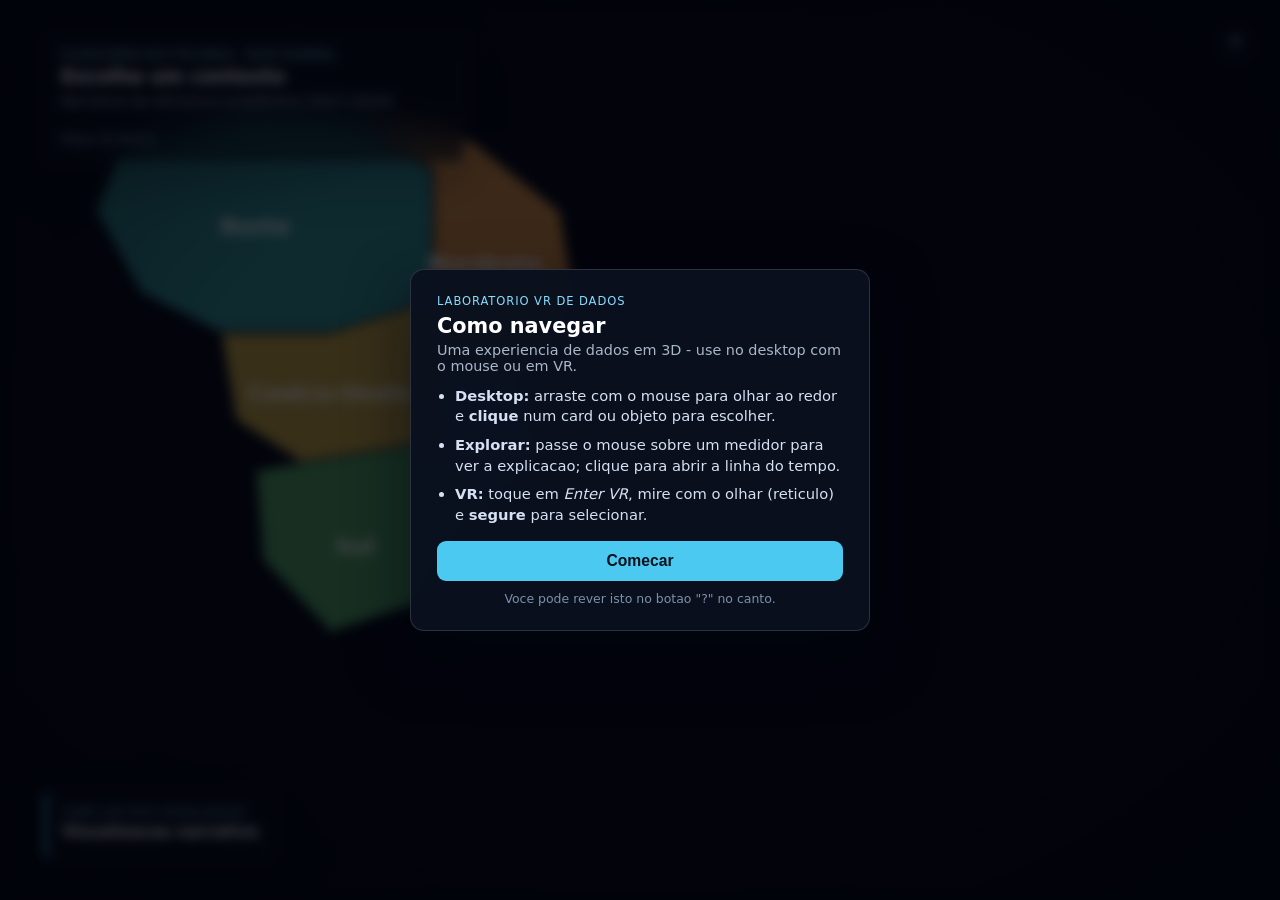
==== index.html @ 43e75777 "Initial commit" ====
<!DOCTYPE html>
<html lang="pt-BR">
  <head>
    <meta charset="UTF-8" />
    <meta name="viewport" content="width=device-width, initial-scale=1.0" />
    <title>Laboratorio VR de Dados - Eficiencia Academica</title>
    <link
      rel="icon"
      href="data:image/svg+xml,%3Csvg xmlns='http://www.w3.org/2000/svg' viewBox='0 0 64 64'%3E%3Crect width='64' height='64' rx='10' fill='%23050711'/%3E%3Ccircle cx='32' cy='32' r='18' fill='%2355d6ff'/%3E%3C/svg%3E"
    />
    <link rel="stylesheet" href="styles.css" />
    <!-- A-Frame fornece a cena 3D, WebXR, camera, cursor e raycaster. -->
    <script src="https://aframe.io/releases/1.5.0/aframe.min.js"></script>
  </head>
  <body>
    <div id="transitionOverlay" aria-hidden="true"></div>
    <div class="vignette" aria-hidden="true"></div>

    <main class="screen-frame" aria-label="Laboratorio VR de Dados">
      <div class="brand-panel">
        <span class="brand-kicker">Plataforma Nilo Pecanha &middot; Rede Federal</span>
        <strong id="hudTitle">Escolha um contexto</strong>
        <span id="hudSubtitle">Narrativa de eficiencia academica (2017-2024)</span>
        <nav class="breadcrumb" id="breadcrumb" aria-label="Trilha de navegacao">Mapa do Brasil</nav>
      </div>
      <div class="hud-legend" id="hudLegend" hidden>
        <span class="legend-dot legend-primary"></span><span id="legendPrimary">Contexto</span>
        <span class="legend-dot legend-compare"></span><span id="legendCompare">Comparacao</span>
      </div>
      <div class="hud-legend" id="compLegend" hidden>
        <span class="legend-dot legend-conc"></span><span>Concluidos</span>
        <span class="legend-dot legend-ret"></span><span>Retidos</span>
        <span class="legend-dot legend-evad"></span><span>Evadidos</span>
      </div>
      <aside class="nota-panel" id="notaPanel" aria-label="Nota sobre a visualizacao">
        <span class="nota-kicker">Como ler esta visualizacao</span>
        <strong id="notaTitle">Visualizacao narrativa</strong>
        <p id="notaBody"></p>
      </aside>
      <div class="tour-bar" id="tourBar" hidden>
        <span class="tour-bar__label" id="tourBarLabel">Tour guiado</span>
        <div class="tour-bar__track">
          <div class="tour-bar__fill" id="tourBarFill" style="width: 14.3%"></div>
        </div>
        <span class="tour-bar__step" id="tourBarStep">1 / 7</span>
      </div>
    </main>

    <!-- Onboarding de 1a visita (overlay 2D). Mostrado por app.js se ainda nao visto. -->
    <div class="onboard-overlay" id="onboardOverlay" hidden>
      <div class="onboard-card" role="dialog" aria-label="Como usar">
        <span class="onboard-kicker">Laboratorio VR de Dados</span>
        <h2>Como navegar</h2>
        <p class="onboard-sub">Uma experiencia de dados em 3D - use no desktop com o mouse ou em VR.</p>
        <ul>
          <li><strong>Desktop:</strong> arraste com o mouse para olhar ao redor e <strong>clique</strong> num card ou objeto para escolher.</li>
          <li><strong>Explorar:</strong> passe o mouse sobre um medidor para ver a explicacao; clique para abrir a linha do tempo.</li>
          <li><strong>VR:</strong> toque em <em>Enter VR</em>, mire com o olhar (reticulo) e <strong>segure</strong> para selecionar.</li>
        </ul>
        <button id="onboardStart" type="button">Comecar</button>
        <p class="onboard-foot">Voce pode rever isto no botao "?" no canto.</p>
      </div>
    </div>
    <button class="help-btn" id="helpBtn" type="button" aria-label="Rever ajuda">?</button>

    <a-scene
      id="scene"
      renderer="antialias: true; colorManagement: true; physicallyCorrectLights: true; exposure: 1.1"
      cursor="rayOrigin: mouse; fuse: false"
      raycaster="objects: .clickable; far: 40; interval: 16"
      fog="type: linear; color: #070b16; near: 11; far: 34"
      background="color: #05070f"
      vr-mode-ui="enabled: true"
    >
      <a-assets>
        <a-mixin
          id="softText"
          text="font: kelsonsans; align: center; anchor: center; baseline: center"
        ></a-mixin>
        <img id="mapImgAsset" src="assets/mapa-brasil.png" crossorigin="anonymous" />
      </a-assets>

      <!-- Camera compartilhada: mouse no desktop e cursor gaze em VR. -->
      <a-entity id="cameraRig" position="0 1.6 0">
        <a-entity
          id="camera"
          camera
          look-controls="pointerLockEnabled: false; mouseEnabled: false"
          wasd-controls="acceleration: 16"
        >
          <a-cursor
            id="gazeCursor"
            visible="false"
            position="0 0 -1"
            geometry="primitive: ring; radiusInner: 0.012; radiusOuter: 0.02"
            material="color: #ffffff; shader: flat; opacity: 0.88"
            raycaster="enabled: false; objects: .clickable; far: 40; interval: 16"
            cursor="fuse: false; fuseTimeout: 850"
            animation__fusing="property: scale; startEvents: fusing; easing: easeInCubic; dur: 850; from: 1 1 1; to: 1.75 1.75 1.75"
            animation__reset="property: scale; startEvents: mouseleave; dur: 140; to: 1 1 1"
          ></a-cursor>

          <!-- Plano escuro acoplado a camera para fade tambem aparecer em headset VR. -->
          <a-plane
            id="vrFade"
            position="0 0 -0.55"
            width="2.1"
            height="1.4"
            visible="false"
            material="shader: flat; color: #02040a; opacity: 0; transparent: true; depthTest: false"
          ></a-plane>

          <!-- Painel de Legenda (HUD) -->
          <a-entity id="captionPanel" position="0 -0.4 -1" visible="false">
            <a-plane width="1.4" height="0.16" material="color: #000000; opacity: 0.65; transparent: true; shader: flat"></a-plane>
            <a-text id="captionText" value="" position="0 0 0.01" width="1.3" align="center" color="#ffffff" font="kelsonsans" wrap-count="60"></a-text>
          </a-entity>
        </a-entity>
      </a-entity>

      <!-- ============================================================= -->
      <!-- Sala compartilhada: referencia espacial (evita sensacao de    -->
      <!-- flutuar) e enquadra os menus. Visivel em todas as etapas.      -->
      <!-- ============================================================= -->
      <a-entity id="room">
        <!-- piso -->
        <a-plane rotation="-90 0 0" width="17" height="16" position="0 0 -1.5" material="color: #0b1122; roughness: 0.92; metalness: 0.05"></a-plane>
        <!-- teto -->
        <a-plane rotation="90 0 0" width="17" height="16" position="0 4.3 -1.5" material="color: #070b16; roughness: 1; metalness: 0"></a-plane>
        <!-- parede do fundo -->
        <a-plane width="17" height="4.3" position="0 2.15 -9" material="color: #0c1428; roughness: 0.95; side: double"></a-plane>
        <!-- parede atras do usuario -->
        <a-plane width="17" height="4.3" rotation="0 180 0" position="0 2.15 6" material="color: #0a1020; roughness: 0.95; side: double"></a-plane>
        <!-- parede esquerda -->
        <a-plane width="16" height="4.3" rotation="0 90 0" position="-8.5 2.15 -1.5" material="color: #0a1122; roughness: 0.95; side: double"></a-plane>
        <!-- parede direita -->
        <a-plane width="16" height="4.3" rotation="0 -90 0" position="8.5 2.15 -1.5" material="color: #0a1122; roughness: 0.95; side: double"></a-plane>

        <!-- rodapes luminosos (linha onde parede encontra o piso) -->
        <a-box width="17" height="0.045" depth="0.03" position="0 0.05 -8.97" material="color: #2f5d8a; emissive: #2f5d8a; emissiveIntensity: 0.55; shader: flat"></a-box>
        <a-box width="16" height="0.045" depth="0.03" rotation="0 90 0" position="-8.47 0.05 -1.5" material="color: #2a5380; emissive: #2a5380; emissiveIntensity: 0.4; shader: flat"></a-box>
        <a-box width="16" height="0.045" depth="0.03" rotation="0 90 0" position="8.47 0.05 -1.5" material="color: #2a5380; emissive: #2a5380; emissiveIntensity: 0.4; shader: flat"></a-box>

        <!-- iluminacao geral da sala -->
        <a-entity light="type: ambient; color: #9fb0d0; intensity: 0.4"></a-entity>
        <a-entity light="type: point; color: #cfe0ff; intensity: 0.65; distance: 18" position="0 4 0"></a-entity>
        <!-- painel de luz no teto -->
        <a-plane rotation="90 0 0" width="6" height="6" position="0 4.27 -1.5" material="color: #bcd0f0; emissive: #bcd0f0; emissiveIntensity: 0.22; opacity: 0.5; transparent: true; shader: flat"></a-plane>
      </a-entity>

      <!-- ============================================================= -->
      <!-- Ambiente 1: selecao de contexto (Brasil + regioes + drill).   -->
      <!-- Observatorio escuro - tom navy profundo.                       -->
      <!-- ============================================================= -->
      <a-entity id="selectionWorld" visible="true">
        <a-sky id="selectionSky" color="#0a1124"></a-sky>
        <a-entity light="type: ambient; color: #aebfe0; intensity: 0.55"></a-entity>
        <a-entity
          light="type: directional; color: #dfe9ff; intensity: 0.9"
          position="-3 6 4"
        ></a-entity>
        <a-entity
          light="type: point; color: #5aa0ff; intensity: 0.9; distance: 14"
          position="0 4 -2"
        ></a-entity>

        <!-- aneis concentricos no piso (tapete de palco) para profundidade -->
        <a-ring position="0 0.02 -2.2" rotation="-90 0 0" radius-inner="3.4" radius-outer="3.46" material="color: #2b4d86; opacity: 0.5; transparent: true; shader: flat"></a-ring>
        <a-ring position="0 0.02 -2.2" rotation="-90 0 0" radius-inner="5.2" radius-outer="5.25" material="color: #1d3a63; opacity: 0.32; transparent: true; shader: flat"></a-ring>
        <a-circle position="0 0.015 -2.2" rotation="-90 0 0" radius="2.9" material="color: #1b3a6b; opacity: 0.22; transparent: true; shader: flat"></a-circle>

        <a-text
          id="selectionKicker"
          value="EXPERIENCIA DE DADOS EM REALIDADE VIRTUAL"
          position="0 3.75 -3.6"
          color="#6fa8e6"
          width="5.2"
          align="center"
          font="kelsonsans"
        ></a-text>
        <a-text
          id="selectionTitle"
          value="Eficiencia Academica da Rede Federal"
          position="0 3.36 -3.6"
          color="#f4f8ff"
          width="6.2"
          align="center"
          font="kelsonsans"
        ></a-text>
        <a-text
          id="selectionLead"
          value="Escolha um contexto e percorra a evasao, a conclusao e a eficiencia ao longo de 2017-2024."
          position="0 2.92 -3.6"
          color="#9fb2d6"
          width="5.6"
          align="center"
          font="kelsonsans"
        ></a-text>

        <!-- Placa de controles na sala (referencia tambem em VR). -->
        <a-entity id="roomSign" position="-1.6 0.42 -2.5" rotation="0 8 0">
          <a-plane width="3.0" height="0.62" material="color: #0b1322; opacity: 0.85; transparent: true; shader: flat"></a-plane>
          <a-plane width="3.0" height="0.04" position="0 0.31 0.01" material="color: #4cc9f0; shader: flat"></a-plane>
          <a-text value="Controles" position="-1.35 0.18 0.02" width="2.6" align="left" anchor="left" color="#9be7ff" font="kelsonsans"></a-text>
          <a-text value="Arraste para olhar, clique para escolher. VR: mire e segure." position="0 -0.06 0.02" width="2.8" align="center" color="#cdd9ec" wrap-count="42" font="kelsonsans"></a-text>
        </a-entity>

        <!-- A2: Galeria de historias curadas (cards criados por buildTourGallery). -->
        <a-entity id="tourGallery" position="0 0.42 -2.5">
        </a-entity>

        <!-- Visao principal por regiao: mapa do Brasil com hotspots. -->
        <a-text id="mapKicker" value="VISAO NACIONAL POR REGIAO" position="0 3.95 -4.0" color="#6fa8e6" width="5.0" align="center" font="kelsonsans"></a-text>
        <a-text id="mapTitle" value="Olhe para uma regiao; clique para explorar" position="0 3.6 -4.0" color="#f4f8ff" width="5.6" align="center" font="kelsonsans"></a-text>
        <a-entity id="mapView" visible="true">
          <a-entity id="mapPanel" position="0 2.0 -3.8">
            <a-plane id="mapImg" width="2.9" height="2.7" material="src: #mapImgAsset; shader: flat; transparent: true"></a-plane>
            <a-entity id="mapHotspots"></a-entity>
          </a-entity>

          <!-- Botao Brasil (visao nacional), a esquerda do mapa. -->
          <a-entity id="brasilBtn" position="-2.75 2.0 -3.0" rotation="0 20 0">
            <a-box class="selection-clickable" width="1.55" height="1.05" depth="0.07" material="color: #1d4ed8; roughness: 0.4; metalness: 0.14; emissive: #7bdcff; emissiveIntensity: 0.1"></a-box>
            <a-plane width="1.34" height="0.03" position="0 0.42 0.05" material="color: #7bdcff; shader: flat"></a-plane>
            <a-text value="Brasil" position="0 0.17 0.07" width="1.7" align="center" color="#ffffff" font="kelsonsans"></a-text>
            <a-text value="Visao nacional" position="0 -0.04 0.07" width="1.4" align="center" color="#cfe0f4" font="kelsonsans"></a-text>
            <a-text id="brasilEfic" value="" position="0 -0.3 0.07" width="1.5" align="center" color="#9be7ff" font="kelsonsans"></a-text>
          </a-entity>

          <!-- Botao Comparar Regioes (Small Multiples), abaixo do Brasil. -->
          <a-entity id="multiplosBtn" position="-2.75 0.7 -3.0" rotation="0 20 0">
            <a-box class="selection-clickable" width="1.55" height="0.8" depth="0.07" material="color: #1a2f4c; roughness: 0.4; metalness: 0.14; emissive: #4cc9f0; emissiveIntensity: 0.1"></a-box>
            <a-plane width="1.34" height="0.02" position="0 0.3 0.05" material="color: #4cc9f0; shader: flat"></a-plane>
            <a-text value="Comparar" position="0 0.08 0.07" width="1.7" align="center" color="#ffffff" font="kelsonsans"></a-text>
            <a-text value="Regioes" position="0 -0.12 0.07" width="1.7" align="center" color="#ffffff" font="kelsonsans"></a-text>
          </a-entity>

          <!-- Cartao de preview da regiao (aparece ao olhar/passar o mouse). -->
          <a-entity id="mapPreview" visible="false" position="2.75 2.0 -3.0" rotation="0 -20 0">
            <a-plane width="2.5" height="1.5" material="color: #0b1322; opacity: 0.95; transparent: true; shader: flat"></a-plane>
            <a-plane id="mapPrevAccent" width="2.5" height="0.05" position="0 0.72 0.01" material="color: #4cc9f0; shader: flat"></a-plane>
            <a-text id="mapPrevTitle" value="" position="-1.12 0.5 0.02" width="2.4" align="left" anchor="left" color="#ffffff" font="kelsonsans"></a-text>
            <a-text id="mapPrevVals" value="" position="-1.12 0.18 0.02" width="2.7" align="left" anchor="left" color="#9be7ff" font="kelsonsans"></a-text>
            <a-text id="mapPrevComment" value="" position="-1.12 -0.2 0.02" width="2.3" align="left" anchor="left" color="#cfe0f4" wrap-count="34" font="kelsonsans"></a-text>
          </a-entity>
        </a-entity>

        <!-- (legado) cards em arco - nao usados na visao de mapa. -->
        <a-entity id="contextCards" visible="false"></a-entity>
        <!-- Cards de instituicoes (drill-down), preenchidos ao escolher uma regiao. -->
        <a-entity id="drillCards" visible="false"></a-entity>

        <!-- Botao Voltar do drill-down (volta para os cards principais). -->
        <a-entity id="drillBack" position="-4.1 2.95 -2.8" rotation="0 24 0" visible="false">
          <a-box
            class="drill-clickable"
            width="1.4"
            height="0.46"
            depth="0.08"
            material="color: #16243f; roughness: 0.5; metalness: 0.05; emissive: #2f5d96; emissiveIntensity: 0.22"
          ></a-box>
          <a-text
            value="< Regioes"
            position="0 0 0.055"
            width="2.4"
            align="center"
            color="#dcebff"
            font="kelsonsans"
          ></a-text>
        </a-entity>
      </a-entity>

      <!-- ============================================================= -->
      <!-- Ambiente 2: exploracao (indicadores + linha do tempo).        -->
      <!-- ============================================================= -->
      <a-entity id="explorationWorld" visible="false">
        <a-sky id="explorationSky" color="#04060d"></a-sky>
        <a-entity light="type: ambient; color: #7286a8; intensity: 0.32"></a-entity>
        <a-entity
          light="type: directional; color: #dbe7ff; intensity: 0.85"
          position="-2 6 3"
        ></a-entity>
        <a-entity
          id="stageSpot"
          light="type: point; color: #6fd3ff; intensity: 1.4; distance: 12"
          position="0 4.2 -2.8"
        ></a-entity>

        <!-- aneis concentricos no piso (tapete de palco) -->
        <a-ring position="0 0.02 -3.0" rotation="-90 0 0" radius-inner="3.6" radius-outer="3.66" material="color: #1c3a63; opacity: 0.4; transparent: true; shader: flat"></a-ring>
        <a-ring position="0 0.02 -3.0" rotation="-90 0 0" radius-inner="5.6" radius-outer="5.64" material="color: #142845; opacity: 0.26; transparent: true; shader: flat"></a-ring>

        <!-- Titulo/contexto comum aos dois sub-modos. -->
        <a-text
          id="contextKicker"
          value=""
          position="0 3.86 -3.9"
          color="#6fb6e6"
          width="4.6"
          align="center"
          font="kelsonsans"
        ></a-text>
        <a-text
          id="contextTitle"
          value=""
          position="0 3.5 -3.9"
          color="#f7fbff"
          width="5.4"
          align="center"
          font="kelsonsans"
        ></a-text>
        <a-text
          id="contextLead"
          value=""
          position="0 3.08 -3.9"
          color="#9fb2d0"
          width="5.2"
          align="center"
          font="kelsonsans"
        ></a-text>

        <!-- ---- Sub-modo A: indicadores (4 objetos do contexto). ---- -->
        <a-entity id="indicatorView" visible="false">
          <a-circle id="indicatorGlow" position="0 0.04 -2.9" rotation="-90 0 0" radius="3.2" material="color: #4cc9f0; opacity: 0.06; transparent: true; shader: flat"></a-circle>
          <a-ring
            id="focusRing"
            position="0 0.045 -2.9"
            rotation="-90 0 0"
            radius-inner="3.0"
            radius-outer="3.1"
            material="color: #4cc9f0; opacity: 0.3; transparent: true; shader: flat"
            animation__pulse="property: material.opacity; from: 0.16; to: 0.4; dir: alternate; loop: true; dur: 2200; easing: easeInOutSine"
          ></a-ring>
          <a-entity id="indicatorObjects"></a-entity>
          <!-- Conectores que ligam Conclusao/Retencao/Evasao -> Eficiencia (no hover). -->
          <a-entity id="indicatorLinks" visible="false"></a-entity>

          <!-- Botao para a etapa de composicao "Para onde vao os alunos". -->
          <a-entity id="compEnter" position="0 0.42 -2.5">
            <a-box
              class="indicator-clickable"
              width="2.9"
              height="0.46"
              depth="0.08"
              material="color: #14233c; roughness: 0.45; emissive: #2f5d8a; emissiveIntensity: 0.2"
            ></a-box>
            <a-text value="Para onde vao os alunos  >" position="0 0 0.06" width="3.4" align="center" color="#cfe9ff" font="kelsonsans"></a-text>
          </a-entity>

          <!-- Painel interpretativo do indicador (hover/clique). -->
          <a-entity id="infoPanel" visible="false" position="0 2.2 -2.6" scale="0.9 0.9 0.9">
            <a-plane
              width="3.7"
              height="1.2"
              material="color: #0b1322; opacity: 0.94; transparent: true; roughness: 0.5; metalness: 0.08"
            ></a-plane>
            <a-plane
              id="infoAccent"
              width="3.7"
              height="0.05"
              position="0 0.57 0.01"
              material="color: #4cc9f0; shader: flat"
            ></a-plane>
            <a-text
              id="infoTitle"
              value=""
              position="-1.7 0.36 0.025"
              color="#ffffff"
              width="3.4"
              align="left"
              anchor="left"
              font="kelsonsans"
            ></a-text>
            <a-text
              id="infoValue"
              value=""
              position="-1.7 0.11 0.025"
              color="#9be7ff"
              width="4.2"
              align="left"
              anchor="left"
              font="kelsonsans"
            ></a-text>
            <a-text
              id="infoDescription"
              value=""
              position="-1.7 -0.2 0.025"
              color="#cfe0f4"
              width="3.4"
              align="left"
              anchor="left"
              wrap-count="52"
              font="kelsonsans"
            ></a-text>
            <a-text
              id="infoHint"
              value="Clique para ver a linha do tempo"
              position="-1.7 -0.5 0.025"
              color="#7d90ab"
              width="3.2"
              align="left"
              anchor="left"
              font="kelsonsans"
            ></a-text>
          </a-entity>
        </a-entity>

        <!-- ---- Sub-modo B: linha do tempo (grafico anotado). ---- -->
        <a-entity id="timelineView" visible="false">
          <!-- brilho de fundo (spotlight) com a cor do indicador -->
          <a-circle id="chartGlow" position="0 1.85 -3.7" radius="4.0" material="color: #4cc9f0; opacity: 0.05; transparent: true; shader: flat; side: double"></a-circle>
          <!-- painel do grafico -->
          <a-plane id="chartPanel" position="0 1.85 -3.4" width="7.4" height="1.95" material="color: #0a1022; opacity: 0.6; transparent: true; shader: flat"></a-plane>
          <a-plane id="chartPanelEdge" position="0 0.88 -3.39" width="7.4" height="0.018" material="color: #2f5d8a; opacity: 0.7; transparent: true; shader: flat"></a-plane>

          <a-entity id="chartGrid"></a-entity>
          <a-plane id="focusBand" visible="false" material="color: #4cc9f0; opacity: 0.14; transparent: true; shader: flat"></a-plane>
          <a-entity id="timelineBars"></a-entity>
          <a-entity id="compareBars" visible="false"></a-entity>
          <a-entity id="trendLine"></a-entity>
          <a-entity id="markers"></a-entity>
          <a-entity id="yearTicks"></a-entity>
          <a-entity id="annotations"></a-entity>
          <a-text id="valueReadout" value="" position="0 2.6 -3.3" width="3" align="center" color="#ffffff" font="kelsonsans" visible="false"></a-text>

          <!-- Narrativa (manchete + corpo) - cabecalho do modo linha do tempo. -->
          <a-text id="narrativeTitle" value="" position="0 3.34 -3.9" color="#ffffff" width="6" align="center" font="kelsonsans"></a-text>
          <a-text id="narrativeText" value="" position="0 3.0 -3.9" color="#bcd0ec" width="5.6" align="center" wrap-count="64" font="kelsonsans"></a-text>
          <a-text id="narrativeYear" value="" position="0 0.7 -3.0" color="#9be7ff" width="6" align="center" wrap-count="76" font="kelsonsans"></a-text>
          <a-text id="guidedHint" value="" position="0 0.48 -2.45" color="#7d90ab" width="4.2" align="center" font="kelsonsans"></a-text>

          <!-- Faixa unica de controles (navegacao por ano a esquerda, acoes a direita). -->
          <a-entity id="scrubberRow" position="0 0.24 -2.45" visible="false">
            <a-entity id="ctrlPrevYear" position="-3.0 0 0">
              <a-box class="timeline-clickable" width="0.56" height="0.44" depth="0.08" material="color: #15233d; roughness: 0.45; emissive: #2f5d8a; emissiveIntensity: 0.22"></a-box>
              <a-text value="<" position="0 0 0.06" width="2.2" align="center" color="#eaf4ff" font="kelsonsans"></a-text>
            </a-entity>
            <a-text id="ctrlYearLabel" value="2024" position="-2.5 0 0" width="2.3" align="center" color="#ffffff" font="kelsonsans"></a-text>
            <a-entity id="ctrlNextYear" position="-2.0 0 0">
              <a-box class="timeline-clickable" width="0.56" height="0.44" depth="0.08" material="color: #15233d; roughness: 0.45; emissive: #2f5d8a; emissiveIntensity: 0.22"></a-box>
              <a-text value=">" position="0 0 0.06" width="2.2" align="center" color="#eaf4ff" font="kelsonsans"></a-text>
            </a-entity>
          </a-entity>

          <a-entity id="actionRow" position="0 0.24 -2.45" visible="false">
            <a-entity id="ctrlCompare" position="-1.05 0 0">
              <a-box class="timeline-clickable" width="1.02" height="0.44" depth="0.08" material="color: #16263f; roughness: 0.45; emissive: #2f5d8a; emissiveIntensity: 0.2"></a-box>
              <a-text id="ctrlCompareLabel" value="Comparar" position="0 0 0.06" width="1.65" align="center" color="#cfe9ff" font="kelsonsans"></a-text>
            </a-entity>
            <a-entity id="ctrlNarrate" position="0.05 0 0">
              <a-box class="timeline-clickable" width="0.98" height="0.44" depth="0.08" material="color: #16263f; roughness: 0.45; emissive: #2f5d8a; emissiveIntensity: 0.2"></a-box>
              <a-text id="ctrlNarrateLabel" value="Narrar" position="0 0 0.06" width="1.6" align="center" color="#cfe9ff" font="kelsonsans"></a-text>
            </a-entity>
            <a-entity id="ctrlReplay" position="1.15 0 0">
              <a-box class="timeline-clickable" width="1.02" height="0.44" depth="0.08" material="color: #16263f; roughness: 0.45; emissive: #2f5d8a; emissiveIntensity: 0.2"></a-box>
              <a-text value="Reproduzir" position="0 0 0.06" width="1.65" align="center" color="#cfe9ff" font="kelsonsans"></a-text>
            </a-entity>
            <a-entity id="ctrlBackIndicators" position="2.45 0 0">
              <a-box class="timeline-clickable" width="1.2" height="0.44" depth="0.08" material="color: #15233d; roughness: 0.45; emissive: #2f5d8a; emissiveIntensity: 0.22"></a-box>
              <a-text value="Indicadores" position="0 0 0.06" width="1.9" align="center" color="#eaf4ff" font="kelsonsans"></a-text>
            </a-entity>
          </a-entity>

          <!-- Botao "Pular introducao" durante a abertura guiada. -->
          <a-entity id="ctrlSkip" position="0 0.24 -2.45" visible="false">
            <a-box class="timeline-clickable" width="1.9" height="0.44" depth="0.08" material="color: #16263f; roughness: 0.45; emissive: #2f5d8a; emissiveIntensity: 0.22"></a-box>
            <a-text value="Pular introducao" position="0 0 0.06" width="2.9" align="center" color="#cfe9ff" font="kelsonsans"></a-text>
          </a-entity>

          <!-- Controles do Tour guiado (Anterior / progresso / Proximo). -->
          <a-entity id="tourControls" visible="false" position="0 0.24 -2.45">
            <a-entity id="tourPrevBtn" position="-2.2 0 0">
              <a-box class="tour-clickable" width="1.3" height="0.44" depth="0.08" material="color: #1a1a4e; roughness: 0.45; emissive: #7b61ff; emissiveIntensity: 0.2"></a-box>
              <a-text value="< Anterior" position="0 0 0.06" width="2.2" align="center" color="#d8ccff" font="kelsonsans"></a-text>
            </a-entity>
            <a-text id="tourProgress" value="1 / 7" position="0 0 0" width="2.4" align="center" color="#ffffff" font="kelsonsans"></a-text>
            <a-entity id="tourNextBtn" position="2.2 0 0">
              <a-box class="tour-clickable" width="1.6" height="0.44" depth="0.08" material="color: #1a1a4e; roughness: 0.45; emissive: #7b61ff; emissiveIntensity: 0.25"></a-box>
              <a-text id="tourNextLabel" value="Proximo >" position="0 0 0.06" width="2.6" align="center" color="#d8ccff" font="kelsonsans"></a-text>
            </a-entity>
          </a-entity>
        </a-entity>

        <!-- ---- Sub-modo C: composicao "Para onde vao os alunos". ---- -->
        <a-entity id="composicaoView" visible="false">
          <a-circle id="compGlow" position="0 1.85 -3.7" radius="4.0" material="color: #3ad29f; opacity: 0.05; transparent: true; shader: flat; side: double"></a-circle>
          <a-plane id="compPanel" position="0 1.85 -3.4" width="7.4" height="1.95" material="color: #0a1022; opacity: 0.6; transparent: true; shader: flat"></a-plane>
          <a-entity id="compScene"></a-entity>

          <a-text id="compTitle" value="" position="0 3.34 -3.9" color="#ffffff" width="6" align="center" font="kelsonsans"></a-text>
          <a-text id="compText" value="" position="0 3.0 -3.9" color="#bcd0ec" width="5.6" align="center" wrap-count="64" font="kelsonsans"></a-text>
          <a-text id="compReadout" value="" position="0 0.7 -3.0" color="#9be7ff" width="6" align="center" wrap-count="76" font="kelsonsans"></a-text>

          <a-entity id="compScrubber" position="0 0.24 -2.45">
            <a-entity id="compPrev" position="-1.6 0 0">
              <a-box class="composicao-clickable" width="0.56" height="0.44" depth="0.08" material="color: #15233d; roughness: 0.45; emissive: #2f5d8a; emissiveIntensity: 0.22"></a-box>
              <a-text value="<" position="0 0 0.06" width="2.2" align="center" color="#eaf4ff" font="kelsonsans"></a-text>
            </a-entity>
            <a-text id="compYearLabel" value="2024" position="-1.05 0 0" width="2.3" align="center" color="#ffffff" font="kelsonsans"></a-text>
            <a-entity id="compNext" position="-0.5 0 0">
              <a-box class="composicao-clickable" width="0.56" height="0.44" depth="0.08" material="color: #15233d; roughness: 0.45; emissive: #2f5d8a; emissiveIntensity: 0.22"></a-box>
              <a-text value=">" position="0 0 0.06" width="2.2" align="center" color="#eaf4ff" font="kelsonsans"></a-text>
            </a-entity>
            <a-entity id="compBack" position="1.4 0 0">
              <a-box class="composicao-clickable" width="1.6" height="0.44" depth="0.08" material="color: #15233d; roughness: 0.45; emissive: #2f5d8a; emissiveIntensity: 0.22"></a-box>
              <a-text value="Indicadores" position="0 0 0.06" width="2.4" align="center" color="#eaf4ff" font="kelsonsans"></a-text>
            </a-entity>
          </a-entity>
        </a-entity>

        <!-- ---- Sub-modo D: Small Multiples (Comparacao Regional). ---- -->
        <a-entity id="multiplosView" visible="false">
          <!-- header/narrativa -->
          <a-text id="multiplosTitle" value="" position="0 3.65 -4.0" color="#ffffff" width="6.2" align="center" font="kelsonsans"></a-text>
          <a-text id="multiplosNote" value="" position="0 3.3 -4.0" color="#bcd0ec" width="5.8" align="center" wrap-count="66" font="kelsonsans"></a-text>
          
          <a-entity id="multiplosLegend" position="0 3.0 -4.0">
            <a-plane width="0.3" height="0.02" position="-1.2 0 0" material="color: #4cc9f0; shader: flat; opacity: 0.6"></a-plane>
            <a-text value="Regiao" position="-0.95 0 0" width="2.0" align="left" anchor="left" color="#cfe0f4" font="kelsonsans"></a-text>
            <a-plane width="0.1" height="0.015" position="0.3 0 0" material="color: #9fb0d0; shader: flat; opacity: 0.4"></a-plane>
            <a-plane width="0.1" height="0.015" position="0.45 0 0" material="color: #9fb0d0; shader: flat; opacity: 0.4"></a-plane>
            <a-text value="Media Brasil" position="0.55 0 0" width="2.0" align="left" anchor="left" color="#9fb0d0" font="kelsonsans"></a-text>
          </a-entity>

          <!-- seletores de indicador (e.g. botoes no topo) -->
          <a-entity id="multiplosSelectors" position="0 3.9 -3.8"></a-entity>

          <!-- container da grade -->
          <a-entity id="multiplosGrid"></a-entity>
        </a-entity>


        <!-- Mini-mapa Dinamico (Contexto Fluido) -->
        <a-entity id="miniMapBase" position="3.9 1.5 -3.1" rotation="0 -30 0" scale="0.42 0.42 0.42">
          <!-- Aba recolhida (sempre visivel; abre o mapa sob demanda). -->
          <a-entity id="miniMapTab">
            <a-box class="minimap-clickable" width="2.6" height="0.55" depth="0.06" material="color: #16263f; roughness: 0.45; emissive: #2f5d8a; emissiveIntensity: 0.22"></a-box>
            <a-text value="Trocar regiao" position="0 0 0.05" width="2.9" align="center" color="#cfe9ff" font="kelsonsans"></a-text>
          </a-entity>

          <!-- Conteudo expansivel (oculto por padrao; sem oclusao ate o usuario abrir). -->
          <a-entity id="miniMapContent" visible="false">
            <a-plane width="3.2" height="3.5" material="color: #04060d; opacity: 0.6; transparent: true; shader: flat" position="0 0 -0.05"></a-plane>
            <a-text value="Trocar regiao" position="0 1.75 0" width="3.0" align="center" color="#cfe0f4" font="kelsonsans"></a-text>
            <a-entity id="miniMapPanel" position="0 0.1 0">
              <a-plane width="2.9" height="2.7" material="src: #mapImgAsset; shader: flat; transparent: true"></a-plane>
              <a-entity id="miniMapHotspots"></a-entity>
            </a-entity>
            <a-entity id="miniBrasilBtn" position="0 -1.7 0">
              <a-box class="minimap-region" width="1.8" height="0.5" depth="0.04" material="color: #1d4ed8; roughness: 0.4; metalness: 0.14; emissive: #7bdcff; emissiveIntensity: 0.1"></a-box>
              <a-text value="Visao Nacional" position="0 0 0.03" width="2.0" align="center" color="#ffffff" font="kelsonsans"></a-text>
            </a-entity>
          </a-entity>
        </a-entity>

        <!-- Painel de abertura/fechamento do tour (texto, sem grafico). -->
        <a-entity id="tourPanel" visible="false">
          <a-plane width="6.4" height="2.7" position="0 2.0 -3.6" material="color: #0b1322; opacity: 0.94; transparent: true; shader: flat"></a-plane>
          <a-plane width="6.4" height="0.06" position="0 3.32 -3.59" material="color: #7b61ff; shader: flat"></a-plane>
          <a-text id="tourPanelKicker" value="" position="0 3.04 -3.58" width="5.6" align="center" color="#b9a6ff" font="kelsonsans"></a-text>
          <a-text id="tourPanelTitle" value="" position="0 2.5 -3.58" width="5.9" align="center" color="#ffffff" wrap-count="32" font="kelsonsans"></a-text>
          <a-text id="tourPanelBody" value="" position="0 1.55 -3.58" width="5.6" align="center" color="#cdd9ec" wrap-count="50" font="kelsonsans"></a-text>
          <a-entity id="tourCta" position="0 0.95 -3.2" visible="false">
            <a-box class="tour-clickable hit" width="2.8" height="0.5" depth="0.08" material="color: #1d4ed8; roughness: 0.4; emissive: #7bdcff; emissiveIntensity: 0.15"></a-box>
            <a-text value="Explore a sua regiao  >" position="0 0 0.06" width="3.2" align="center" color="#ffffff" font="kelsonsans"></a-text>
          </a-entity>
        </a-entity>

        <!-- Perguntas-Guia (drill-down stories) -->
        <a-entity id="guidedQuestions" position="0 0.4 -2.8" visible="false"></a-entity>

        <!-- Imersão Visceral (Antropomorfização) -->
        <a-entity id="visceralParticles" position="0 0.1 -2.5" visible="false"></a-entity>

        <!-- Botao Voltar global (volta para selecao de contexto). -->
        <a-entity id="backButton" position="-4.1 3.0 -2.7" rotation="0 28 0">
          <a-box
            class="clickable exploration-clickable"
            width="1.25"
            height="0.46"
            depth="0.08"
            material="color: #15233d; roughness: 0.45; metalness: 0.05; emissive: #2f5d8a; emissiveIntensity: 0.2"
          ></a-box>
          <a-text
            value="Voltar"
            position="0 0 0.055"
            width="2.3"
            align="center"
            color="#eaf4ff"
            font="kelsonsans"
          ></a-text>
        </a-entity>
      </a-entity>
    </a-scene>

    <script src="app.js"></script>
  </body>
</html>
---- styles.css ----
:root {
  --panel-bg: rgba(8, 13, 24, 0.62);
  --panel-border: rgba(255, 255, 255, 0.14);
  --text: #f7fbff;
  --muted: #a9b8c9;
}

* {
  box-sizing: border-box;
}

html,
body {
  width: 100%;
  height: 100%;
  margin: 0;
  overflow: hidden;
  font-family: Inter, ui-sans-serif, system-ui, -apple-system, BlinkMacSystemFont, "Segoe UI", sans-serif;
  background: #050711;
}

a-scene {
  width: 100vw;
  height: 100vh;
}

.screen-frame {
  position: fixed;
  inset: 0;
  z-index: 2;
  pointer-events: none;
}

.brand-panel {
  position: absolute;
  left: clamp(16px, 4vw, 44px);
  top: clamp(14px, 4vh, 34px);
  display: grid;
  gap: 5px;
  min-width: min(420px, calc(100vw - 32px));
  padding: 14px 16px;
  color: var(--text);
  background: var(--panel-bg);
  border: 1px solid var(--panel-border);
  border-radius: 8px;
  box-shadow: 0 18px 45px rgba(3, 8, 18, 0.22);
  backdrop-filter: blur(16px);
}

.brand-kicker {
  color: #87dcff;
  font-size: 0.75rem;
  line-height: 1;
  letter-spacing: 0;
  text-transform: uppercase;
}

.brand-panel strong {
  display: block;
  color: #ffffff;
  font-size: clamp(1rem, 1.5vw, 1.25rem);
  line-height: 1.15;
  font-weight: 720;
}

.brand-panel span#hudSubtitle {
  color: var(--muted);
  font-size: 0.88rem;
  line-height: 1.25;
}

.breadcrumb {
  margin-top: 7px;
  padding-top: 7px;
  border-top: 1px solid rgba(255, 255, 255, 0.1);
  color: #8fb3dd;
  font-size: 0.78rem;
  letter-spacing: 0.01em;
  line-height: 1.3;
}

.nota-panel {
  position: absolute;
  left: clamp(16px, 4vw, 44px);
  bottom: clamp(16px, 5vh, 40px);
  display: grid;
  gap: 5px;
  max-width: min(330px, calc(100vw - 32px));
  padding: 13px 15px;
  color: var(--text);
  background: var(--panel-bg);
  border: 1px solid var(--panel-border);
  border-left: 3px solid #4cc9f0;
  border-radius: 8px;
  box-shadow: 0 18px 45px rgba(3, 8, 18, 0.28);
  backdrop-filter: blur(16px);
}

.nota-kicker {
  color: #87dcff;
  font-size: 0.66rem;
  letter-spacing: 0.06em;
  text-transform: uppercase;
}

.nota-panel strong {
  color: #ffffff;
  font-size: 0.98rem;
  line-height: 1.15;
  font-weight: 700;
}

.nota-panel p {
  margin: 0;
  color: var(--muted);
  font-size: 0.82rem;
  line-height: 1.35;
}

@media (max-width: 720px) {
  .nota-panel {
    max-width: calc(100vw - 32px);
    bottom: 10px;
  }
}

.onboard-overlay {
  position: fixed;
  inset: 0;
  z-index: 12;
  display: flex;
  align-items: center;
  justify-content: center;
  padding: 16px;
  background: rgba(2, 4, 10, 0.72);
  backdrop-filter: blur(6px);
  pointer-events: auto;
}

.onboard-overlay[hidden] {
  display: none;
}

.onboard-card {
  max-width: 460px;
  padding: 24px 26px;
  color: var(--text);
  background: rgba(10, 16, 30, 0.97);
  border: 1px solid var(--panel-border);
  border-radius: 14px;
  box-shadow: 0 24px 60px rgba(2, 6, 16, 0.55);
}

.onboard-kicker {
  display: block;
  color: #87dcff;
  font-size: 0.72rem;
  letter-spacing: 0.08em;
  text-transform: uppercase;
}

.onboard-card h2 {
  margin: 6px 0 4px;
  font-size: 1.3rem;
  color: #ffffff;
}

.onboard-sub {
  margin: 0 0 12px;
  color: var(--muted);
  font-size: 0.9rem;
}

.onboard-card ul {
  margin: 0 0 16px;
  padding-left: 18px;
  display: grid;
  gap: 8px;
}

.onboard-card li {
  color: #d5e1f2;
  font-size: 0.92rem;
  line-height: 1.4;
}

.onboard-card button {
  width: 100%;
  padding: 11px 16px;
  font-size: 0.98rem;
  font-weight: 700;
  color: #04121f;
  background: #4cc9f0;
  border: none;
  border-radius: 9px;
  cursor: pointer;
}

.onboard-card button:hover {
  background: #6ad7f7;
}

.onboard-foot {
  margin: 10px 0 0;
  color: #7d90ab;
  font-size: 0.78rem;
  text-align: center;
}

.help-btn {
  position: fixed;
  right: clamp(14px, 3vw, 28px);
  top: clamp(14px, 3vh, 28px);
  z-index: 8;
  width: 34px;
  height: 34px;
  border-radius: 50%;
  border: 1px solid var(--panel-border);
  background: var(--panel-bg);
  color: #cfe9ff;
  font-size: 1rem;
  font-weight: 700;
  cursor: pointer;
  pointer-events: auto;
  backdrop-filter: blur(16px);
}

.help-btn:hover {
  color: #ffffff;
  border-color: #4cc9f0;
}

.vignette {
  position: fixed;
  inset: 0;
  z-index: 1;
  pointer-events: none;
  background: radial-gradient(
    ellipse at center,
    rgba(0, 0, 0, 0) 52%,
    rgba(2, 4, 10, 0.55) 100%
  );
}

#transitionOverlay {
  position: fixed;
  inset: 0;
  z-index: 5;
  pointer-events: none;
  background: #02040a;
  opacity: 0;
  transition: opacity 620ms ease;
}

#transitionOverlay.is-active {
  opacity: 1;
}

.hud-legend {
  position: absolute;
  left: clamp(16px, 4vw, 44px);
  top: clamp(108px, 16vh, 150px);
  display: flex;
  align-items: center;
  gap: 7px;
  padding: 9px 13px;
  color: var(--text);
  font-size: 0.8rem;
  background: var(--panel-bg);
  border: 1px solid var(--panel-border);
  border-radius: 8px;
  backdrop-filter: blur(16px);
}

.hud-legend[hidden] {
  display: none;
}

.legend-dot {
  width: 11px;
  height: 11px;
  border-radius: 3px;
  display: inline-block;
}

.legend-primary {
  background: #4cc9f0;
}

.legend-compare {
  background: #ffb454;
  margin-left: 6px;
}

.legend-conc {
  background: #3ad29f;
}

.legend-ret {
  background: #ffd166;
  margin-left: 6px;
}

.legend-evad {
  background: #ff6b6b;
  margin-left: 6px;
}

#compLegend {
  top: clamp(150px, 24vh, 200px);
}

@media (max-width: 720px) {
  .brand-panel {
    padding: 12px 13px;
  }

  .hud-legend {
    top: clamp(96px, 18vh, 140px);
  }
}

/* Tour guiado — barra de progresso (HUD overlay) */
.tour-bar {
  position: absolute;
  right: clamp(16px, 4vw, 44px);
  bottom: clamp(16px, 5vh, 40px);
  display: flex;
  align-items: center;
  gap: 10px;
  padding: 10px 14px;
  background: var(--panel-bg);
  border: 1px solid var(--panel-border);
  border-left: 3px solid #7b61ff;
  border-radius: 8px;
  backdrop-filter: blur(16px);
  color: var(--text);
  font-size: 0.82rem;
}

.tour-bar[hidden] {
  display: none;
}

.tour-bar__label {
  color: #b8a9ff;
  font-weight: 600;
  font-size: 0.72rem;
  text-transform: uppercase;
  letter-spacing: 0.06em;
  white-space: nowrap;
}

.tour-bar__track {
  width: 120px;
  height: 5px;
  background: rgba(123, 97, 255, 0.18);
  border-radius: 3px;
  overflow: hidden;
}

.tour-bar__fill {
  height: 100%;
  background: linear-gradient(90deg, #7b61ff, #b8a9ff);
  border-radius: 3px;
  transition: width 400ms ease;
}

.tour-bar__step {
  color: var(--muted);
  font-variant-numeric: tabular-nums;
  white-space: nowrap;
}
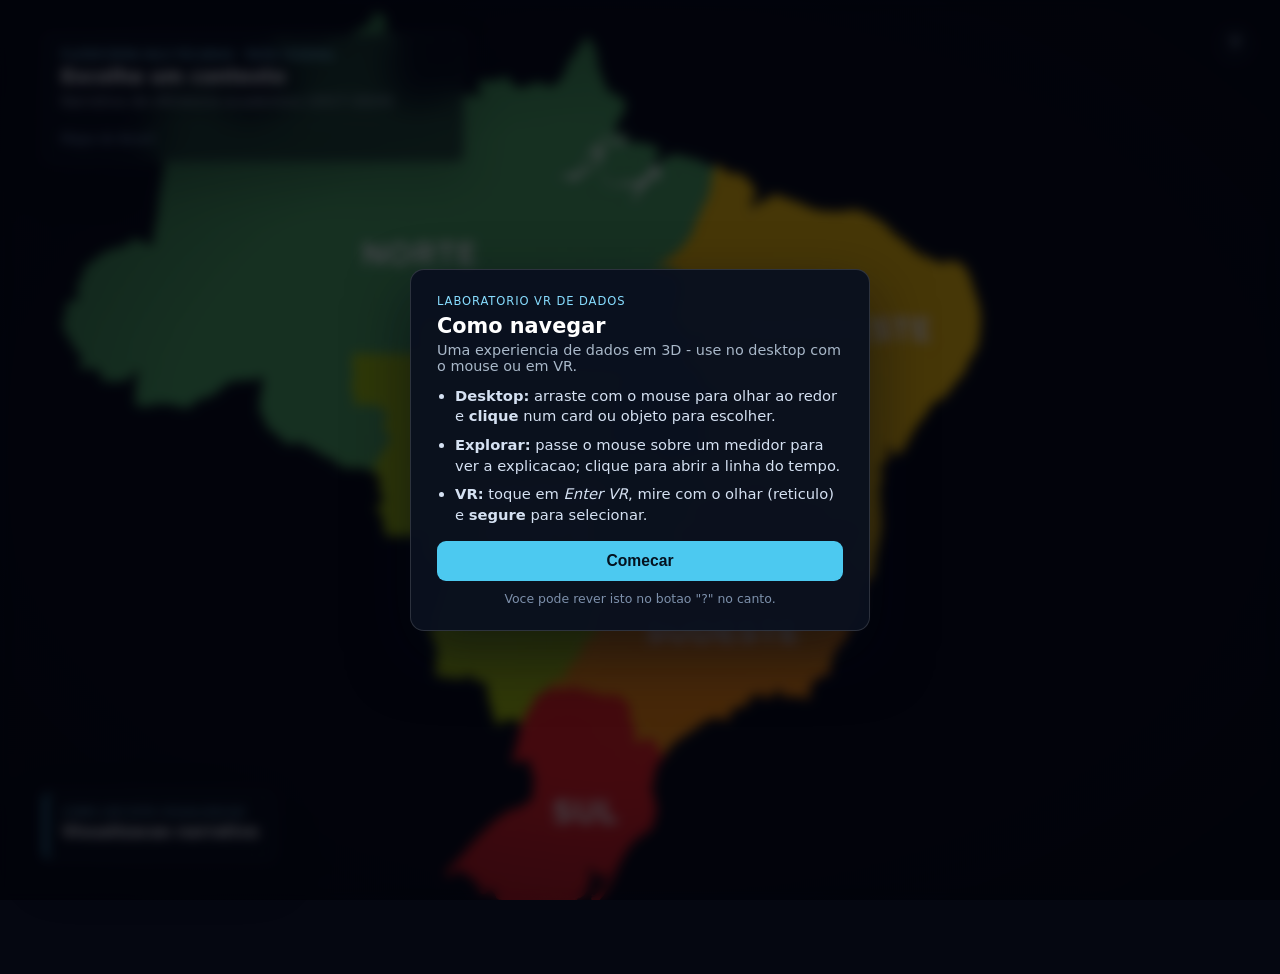
==== commit 577c7976: "Ajustes finais: small multiples, tela de indicadores, cabecalhos e mapa fiel do Brasil - Small multi" ====
--- a/index.html
+++ b/index.html
@@ -8,7 +8,7 @@
       rel="icon"
       href="data:image/svg+xml,%3Csvg xmlns='http://www.w3.org/2000/svg' viewBox='0 0 64 64'%3E%3Crect width='64' height='64' rx='10' fill='%23050711'/%3E%3Ccircle cx='32' cy='32' r='18' fill='%2355d6ff'/%3E%3C/svg%3E"
     />
-    <link rel="stylesheet" href="styles.css" />
+    <link rel="stylesheet" href="styles.css?v=8" />
     <!-- A-Frame fornece a cena 3D, WebXR, camera, cursor e raycaster. -->
     <script src="https://aframe.io/releases/1.5.0/aframe.min.js"></script>
   </head>
@@ -77,7 +77,7 @@
           id="softText"
           text="font: kelsonsans; align: center; anchor: center; baseline: center"
         ></a-mixin>
-        <img id="mapImgAsset" src="assets/mapa-brasil.png" crossorigin="anonymous" />
+        <img id="mapImgAsset" src="assets/mapa-brasil.png?v=8" crossorigin="anonymous" />
       </a-assets>
 
       <!-- Camera compartilhada: mouse no desktop e cursor gaze em VR. -->
@@ -197,8 +197,9 @@
           font="kelsonsans"
         ></a-text>
 
-        <!-- Placa de controles na sala (referencia tambem em VR). -->
-        <a-entity id="roomSign" position="-1.6 0.42 -2.5" rotation="0 8 0">
+        <!-- Placa de controles: letreiro lateral de sala (referencia para VR; fora
+             do campo de visao frontal do desktop, onde o onboarding/"?" ja cobrem isso). -->
+        <a-entity id="roomSign" position="-4.7 1.75 -1.4" rotation="0 48 0">
           <a-plane width="3.0" height="0.62" material="color: #0b1322; opacity: 0.85; transparent: true; shader: flat"></a-plane>
           <a-plane width="3.0" height="0.04" position="0 0.31 0.01" material="color: #4cc9f0; shader: flat"></a-plane>
           <a-text value="Controles" position="-1.35 0.18 0.02" width="2.6" align="left" anchor="left" color="#9be7ff" font="kelsonsans"></a-text>
@@ -219,7 +220,7 @@
           </a-entity>
 
           <!-- Botao Brasil (visao nacional), a esquerda do mapa. -->
-          <a-entity id="brasilBtn" position="-2.75 2.0 -3.0" rotation="0 20 0">
+          <a-entity id="brasilBtn" position="-2.85 2.4 -3.0" rotation="0 20 0">
             <a-box class="selection-clickable" width="1.55" height="1.05" depth="0.07" material="color: #1d4ed8; roughness: 0.4; metalness: 0.14; emissive: #7bdcff; emissiveIntensity: 0.1"></a-box>
             <a-plane width="1.34" height="0.03" position="0 0.42 0.05" material="color: #7bdcff; shader: flat"></a-plane>
             <a-text value="Brasil" position="0 0.17 0.07" width="1.7" align="center" color="#ffffff" font="kelsonsans"></a-text>
@@ -228,7 +229,7 @@
           </a-entity>
 
           <!-- Botao Comparar Regioes (Small Multiples), abaixo do Brasil. -->
-          <a-entity id="multiplosBtn" position="-2.75 0.7 -3.0" rotation="0 20 0">
+          <a-entity id="multiplosBtn" position="-2.85 1.35 -3.0" rotation="0 20 0">
             <a-box class="selection-clickable" width="1.55" height="0.8" depth="0.07" material="color: #1a2f4c; roughness: 0.4; metalness: 0.14; emissive: #4cc9f0; emissiveIntensity: 0.1"></a-box>
             <a-plane width="1.34" height="0.02" position="0 0.3 0.05" material="color: #4cc9f0; shader: flat"></a-plane>
             <a-text value="Comparar" position="0 0.08 0.07" width="1.7" align="center" color="#ffffff" font="kelsonsans"></a-text>
@@ -336,15 +337,15 @@
           <a-entity id="indicatorLinks" visible="false"></a-entity>
 
           <!-- Botao para a etapa de composicao "Para onde vao os alunos". -->
-          <a-entity id="compEnter" position="0 0.42 -2.5">
+          <a-entity id="compEnter" position="0 0.3 -2.35">
             <a-box
               class="indicator-clickable"
-              width="2.9"
-              height="0.46"
+              width="1.95"
+              height="0.4"
               depth="0.08"
               material="color: #14233c; roughness: 0.45; emissive: #2f5d8a; emissiveIntensity: 0.2"
             ></a-box>
-            <a-text value="Para onde vao os alunos  >" position="0 0 0.06" width="3.4" align="center" color="#cfe9ff" font="kelsonsans"></a-text>
+            <a-text value="Para onde vao os alunos  >" position="0 0 0.06" width="2.3" align="center" color="#cfe9ff" font="kelsonsans"></a-text>
           </a-entity>
 
           <!-- Painel interpretativo do indicador (hover/clique). -->
@@ -424,8 +425,8 @@
           <a-text id="valueReadout" value="" position="0 2.6 -3.3" width="3" align="center" color="#ffffff" font="kelsonsans" visible="false"></a-text>
 
           <!-- Narrativa (manchete + corpo) - cabecalho do modo linha do tempo. -->
-          <a-text id="narrativeTitle" value="" position="0 3.34 -3.9" color="#ffffff" width="6" align="center" font="kelsonsans"></a-text>
-          <a-text id="narrativeText" value="" position="0 3.0 -3.9" color="#bcd0ec" width="5.6" align="center" wrap-count="64" font="kelsonsans"></a-text>
+          <a-text id="narrativeTitle" value="" position="0 3.62 -3.9" color="#ffffff" width="5.4" align="center" wrap-count="40" font="kelsonsans"></a-text>
+          <a-text id="narrativeText" value="" position="0 3.02 -3.9" color="#bcd0ec" width="5.6" align="center" wrap-count="64" font="kelsonsans"></a-text>
           <a-text id="narrativeYear" value="" position="0 0.7 -3.0" color="#9be7ff" width="6" align="center" wrap-count="76" font="kelsonsans"></a-text>
           <a-text id="guidedHint" value="" position="0 0.48 -2.45" color="#7d90ab" width="4.2" align="center" font="kelsonsans"></a-text>
 
@@ -487,8 +488,8 @@
           <a-plane id="compPanel" position="0 1.85 -3.4" width="7.4" height="1.95" material="color: #0a1022; opacity: 0.6; transparent: true; shader: flat"></a-plane>
           <a-entity id="compScene"></a-entity>
 
-          <a-text id="compTitle" value="" position="0 3.34 -3.9" color="#ffffff" width="6" align="center" font="kelsonsans"></a-text>
-          <a-text id="compText" value="" position="0 3.0 -3.9" color="#bcd0ec" width="5.6" align="center" wrap-count="64" font="kelsonsans"></a-text>
+          <a-text id="compTitle" value="" position="0 3.62 -3.9" color="#ffffff" width="5.4" align="center" wrap-count="40" font="kelsonsans"></a-text>
+          <a-text id="compText" value="" position="0 3.02 -3.9" color="#bcd0ec" width="5.6" align="center" wrap-count="64" font="kelsonsans"></a-text>
           <a-text id="compReadout" value="" position="0 0.7 -3.0" color="#9be7ff" width="6" align="center" wrap-count="76" font="kelsonsans"></a-text>
 
           <a-entity id="compScrubber" position="0 0.24 -2.45">
@@ -511,10 +512,10 @@
         <!-- ---- Sub-modo D: Small Multiples (Comparacao Regional). ---- -->
         <a-entity id="multiplosView" visible="false">
           <!-- header/narrativa -->
-          <a-text id="multiplosTitle" value="" position="0 3.65 -4.0" color="#ffffff" width="6.2" align="center" font="kelsonsans"></a-text>
-          <a-text id="multiplosNote" value="" position="0 3.3 -4.0" color="#bcd0ec" width="5.8" align="center" wrap-count="66" font="kelsonsans"></a-text>
-          
-          <a-entity id="multiplosLegend" position="0 3.0 -4.0">
+          <a-text id="multiplosTitle" value="" position="0 3.5 -4.0" color="#ffffff" width="5.6" align="center" wrap-count="40" font="kelsonsans"></a-text>
+          <a-text id="multiplosNote" value="" position="0 3.16 -4.0" color="#bcd0ec" width="5.8" align="center" wrap-count="62" font="kelsonsans"></a-text>
+
+          <a-entity id="multiplosLegend" position="0 2.84 -4.0">
             <a-plane width="0.3" height="0.02" position="-1.2 0 0" material="color: #4cc9f0; shader: flat; opacity: 0.6"></a-plane>
             <a-text value="Regiao" position="-0.95 0 0" width="2.0" align="left" anchor="left" color="#cfe0f4" font="kelsonsans"></a-text>
             <a-plane width="0.1" height="0.015" position="0.3 0 0" material="color: #9fb0d0; shader: flat; opacity: 0.4"></a-plane>
@@ -523,7 +524,7 @@
           </a-entity>
 
           <!-- seletores de indicador (e.g. botoes no topo) -->
-          <a-entity id="multiplosSelectors" position="0 3.9 -3.8"></a-entity>
+          <a-entity id="multiplosSelectors" position="0 4.05 -3.8"></a-entity>
 
           <!-- container da grade -->
           <a-entity id="multiplosGrid"></a-entity>
@@ -593,6 +594,6 @@
       </a-entity>
     </a-scene>
 
-    <script src="app.js"></script>
+    <script src="app.js?v=8"></script>
   </body>
 </html>
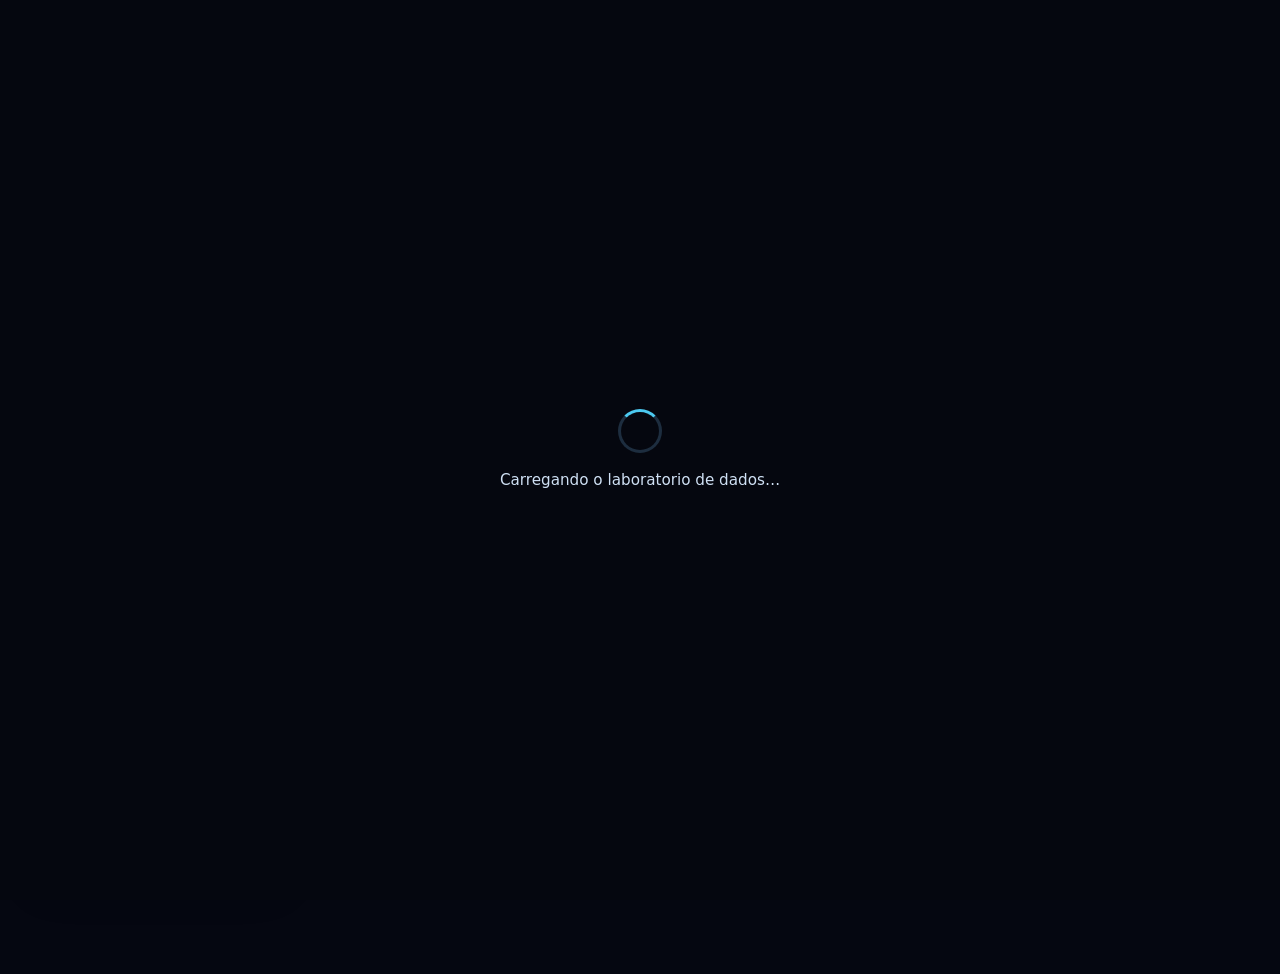
==== commit 091b5faf: "Atualiza a versão principal com alterações pendentes Alterações que estavam no diretório de trabalho" ====
--- a/index.html
+++ b/index.html
@@ -8,13 +8,29 @@
       rel="icon"
       href="data:image/svg+xml,%3Csvg xmlns='http://www.w3.org/2000/svg' viewBox='0 0 64 64'%3E%3Crect width='64' height='64' rx='10' fill='%23050711'/%3E%3Ccircle cx='32' cy='32' r='18' fill='%2355d6ff'/%3E%3C/svg%3E"
     />
-    <link rel="stylesheet" href="styles.css?v=8" />
-    <!-- A-Frame fornece a cena 3D, WebXR, camera, cursor e raycaster. -->
-    <script src="https://aframe.io/releases/1.5.0/aframe.min.js"></script>
+    <link rel="stylesheet" href="styles.css?v=13" />
+    <!-- A-Frame (cena 3D, WebXR, camera, cursor, raycaster).
+         Tenta a copia LOCAL (funciona offline); se ela nao existir/falhar,
+         cai automaticamente no CDN. Para ativar o modo offline, baixe o
+         aframe.min.js 1.5.0 e salve como assets/aframe-1.5.0.min.js. -->
+    <script src="assets/aframe-1.5.0.min.js"></script>
+    <script>
+      if (!window.AFRAME) {
+        document.write('<scr' + 'ipt src="https://aframe.io/releases/1.5.0/aframe.min.js"><\/scr' + 'ipt>');
+      }
+    </script>
   </head>
   <body>
     <div id="transitionOverlay" aria-hidden="true"></div>
     <div class="vignette" aria-hidden="true"></div>
+
+    <!-- Indicador de carregamento: cobre a cena ate dados + A-Frame prontos. -->
+    <div class="loading-overlay" id="loadingOverlay" role="status" aria-live="polite">
+      <div class="loading-card">
+        <div class="loading-spinner" aria-hidden="true"></div>
+        <span class="loading-text" id="loadingText">Carregando o laboratorio de dados…</span>
+      </div>
+    </div>
 
     <main class="screen-frame" aria-label="Laboratorio VR de Dados">
       <div class="brand-panel">
@@ -65,11 +81,11 @@
 
     <a-scene
       id="scene"
-      renderer="antialias: true; colorManagement: true; physicallyCorrectLights: true; exposure: 1.1"
+      renderer="antialias: true; colorManagement: true; physicallyCorrectLights: true; exposure: 1.1; foveationLevel: 1; highRefreshRate: true"
       cursor="rayOrigin: mouse; fuse: false"
       raycaster="objects: .clickable; far: 40; interval: 16"
       fog="type: linear; color: #070b16; near: 11; far: 34"
-      background="color: #05070f"
+      background="color: #000000"
       vr-mode-ui="enabled: true"
     >
       <a-assets>
@@ -77,7 +93,7 @@
           id="softText"
           text="font: kelsonsans; align: center; anchor: center; baseline: center"
         ></a-mixin>
-        <img id="mapImgAsset" src="assets/mapa-brasil.png?v=8" crossorigin="anonymous" />
+        <img id="mapImgAsset" src="assets/mapa-brasil.png?v=13" crossorigin="anonymous" />
       </a-assets>
 
       <!-- Camera compartilhada: mouse no desktop e cursor gaze em VR. -->
@@ -115,7 +131,37 @@
             <a-plane width="1.4" height="0.16" material="color: #000000; opacity: 0.65; transparent: true; shader: flat"></a-plane>
             <a-text id="captionText" value="" position="0 0 0.01" width="1.3" align="center" color="#ffffff" font="kelsonsans" wrap-count="60"></a-text>
           </a-entity>
-        </a-entity>
+
+          <!-- HUD de contexto para VR: o HUD 2D (breadcrumb + nota "Como ler") nao
+               aparece no headset, entao espelhamos o essencial aqui, fixo a camera na
+               base do campo de visao. Visivel apenas em VR (ligado em enter-vr). -->
+          <a-entity id="vrHud" position="0 -0.66 -1.15" visible="false">
+            <a-plane width="1.46" height="0.5" material="color: #0a1220; opacity: 0.82; transparent: true; shader: flat"></a-plane>
+            <a-plane width="1.46" height="0.014" position="0 0.235 0.002" material="color: #4cc9f0; opacity: 0.7; transparent: true; shader: flat"></a-plane>
+            <a-text id="vrCrumb" value="" position="-0.69 0.18 0.01" width="1.7" align="left" anchor="left" color="#8fb3dd" font="kelsonsans" wrap-count="52"></a-text>
+            <a-text id="vrNotaKicker" value="COMO LER" position="-0.69 0.075 0.01" width="1.9" align="left" anchor="left" color="#87dcff" font="kelsonsans"></a-text>
+            <a-text id="vrNotaTitle" value="" position="-0.69 -0.01 0.01" width="1.5" align="left" anchor="left" color="#ffffff" font="kelsonsans" wrap-count="42"></a-text>
+            <a-text id="vrNotaBody" value="" position="-0.69 -0.13 0.01" width="1.42" align="left" anchor="left" color="#b9c8de" font="kelsonsans" wrap-count="50"></a-text>
+          </a-entity>
+        </a-entity>
+
+        <!-- Controles Touch do Quest (laser + gatilho). Invisiveis e com raycaster
+             desligado por padrao; ligam quando um controle conecta (so em VR),
+             sem gerar mira fantasma no desktop. -->
+        <a-entity
+          id="rightHand"
+          visible="false"
+          laser-controls="hand: right"
+          raycaster="objects: .clickable; far: 40; interval: 16; showLine: true; lineColor: #4cc9f0; lineOpacity: 0.75; enabled: false"
+          cursor="fuse: false; downEvents: triggerdown; upEvents: triggerup; rayOrigin: entity"
+        ></a-entity>
+        <a-entity
+          id="leftHand"
+          visible="false"
+          laser-controls="hand: left"
+          raycaster="objects: .clickable; far: 40; interval: 16; showLine: true; lineColor: #4cc9f0; lineOpacity: 0.75; enabled: false"
+          cursor="fuse: false; downEvents: triggerdown; upEvents: triggerup; rayOrigin: entity"
+        ></a-entity>
       </a-entity>
 
       <!-- ============================================================= -->
@@ -246,8 +292,6 @@
           </a-entity>
         </a-entity>
 
-        <!-- (legado) cards em arco - nao usados na visao de mapa. -->
-        <a-entity id="contextCards" visible="false"></a-entity>
         <!-- Cards de instituicoes (drill-down), preenchidos ao escolher uma regiao. -->
         <a-entity id="drillCards" visible="false"></a-entity>
 
@@ -349,7 +393,7 @@
           </a-entity>
 
           <!-- Painel interpretativo do indicador (hover/clique). -->
-          <a-entity id="infoPanel" visible="false" position="0 2.2 -2.6" scale="0.9 0.9 0.9">
+          <a-entity id="infoPanel" visible="false" position="0 2.2 -2.6" scale="0.85 0.85 0.85">
             <a-plane
               width="3.7"
               height="1.2"
@@ -468,41 +512,45 @@
             <a-text value="Pular introducao" position="0 0 0.06" width="2.9" align="center" color="#cfe9ff" font="kelsonsans"></a-text>
           </a-entity>
 
-          <!-- Controles do Tour guiado (Anterior / progresso / Proximo). -->
-          <a-entity id="tourControls" visible="false" position="0 0.24 -2.45">
-            <a-entity id="tourPrevBtn" position="-2.2 0 0">
-              <a-box class="tour-clickable" width="1.3" height="0.44" depth="0.08" material="color: #1a1a4e; roughness: 0.45; emissive: #7b61ff; emissiveIntensity: 0.2"></a-box>
-              <a-text value="< Anterior" position="0 0 0.06" width="2.2" align="center" color="#d8ccff" font="kelsonsans"></a-text>
-            </a-entity>
-            <a-text id="tourProgress" value="1 / 7" position="0 0 0" width="2.4" align="center" color="#ffffff" font="kelsonsans"></a-text>
-            <a-entity id="tourNextBtn" position="2.2 0 0">
-              <a-box class="tour-clickable" width="1.6" height="0.44" depth="0.08" material="color: #1a1a4e; roughness: 0.45; emissive: #7b61ff; emissiveIntensity: 0.25"></a-box>
-              <a-text id="tourNextLabel" value="Proximo >" position="0 0 0.06" width="2.6" align="center" color="#d8ccff" font="kelsonsans"></a-text>
-            </a-entity>
+        </a-entity>
+
+        <!-- Controles do Tour guiado (Anterior / progresso / Proximo).
+             Ficam FORA de #timelineView: o tour tambem passa por cenas de
+             composicao, de indicadores e por paineis de texto, e dentro da
+             timeline eles sumiam justamente nessas cenas. -->
+        <a-entity id="tourControls" visible="false" position="0 0.24 -2.45">
+          <a-entity id="tourPrevBtn" position="-2.2 0 0">
+            <a-box class="tour-clickable" width="1.3" height="0.44" depth="0.08" material="color: #1a1a4e; roughness: 0.45; emissive: #7b61ff; emissiveIntensity: 0.2"></a-box>
+            <a-text value="< Anterior" position="0 0 0.06" width="2.2" align="center" color="#d8ccff" font="kelsonsans"></a-text>
+          </a-entity>
+          <a-text id="tourProgress" value="1 / 7" position="0 0 0" width="2.4" align="center" color="#ffffff" font="kelsonsans"></a-text>
+          <a-entity id="tourNextBtn" position="2.2 0 0">
+            <a-box class="tour-clickable" width="1.6" height="0.44" depth="0.08" material="color: #1a1a4e; roughness: 0.45; emissive: #7b61ff; emissiveIntensity: 0.25"></a-box>
+            <a-text id="tourNextLabel" value="Proximo >" position="0 0 0.06" width="2.6" align="center" color="#d8ccff" font="kelsonsans"></a-text>
           </a-entity>
         </a-entity>
 
         <!-- ---- Sub-modo C: composicao "Para onde vao os alunos". ---- -->
         <a-entity id="composicaoView" visible="false">
-          <a-circle id="compGlow" position="0 1.85 -3.7" radius="4.0" material="color: #3ad29f; opacity: 0.05; transparent: true; shader: flat; side: double"></a-circle>
-          <a-plane id="compPanel" position="0 1.85 -3.4" width="7.4" height="1.95" material="color: #0a1022; opacity: 0.6; transparent: true; shader: flat"></a-plane>
+          <a-circle id="compGlow" position="0 1.72 -3.7" radius="4.0" material="color: #3ad29f; opacity: 0.05; transparent: true; shader: flat; side: double"></a-circle>
+          <a-plane id="compPanel" position="0 1.72 -3.4" width="7.9" height="1.9" material="color: #0a1022; opacity: 0.6; transparent: true; shader: flat"></a-plane>
           <a-entity id="compScene"></a-entity>
 
-          <a-text id="compTitle" value="" position="0 3.62 -3.9" color="#ffffff" width="5.4" align="center" wrap-count="40" font="kelsonsans"></a-text>
-          <a-text id="compText" value="" position="0 3.02 -3.9" color="#bcd0ec" width="5.6" align="center" wrap-count="64" font="kelsonsans"></a-text>
-          <a-text id="compReadout" value="" position="0 0.7 -3.0" color="#9be7ff" width="6" align="center" wrap-count="76" font="kelsonsans"></a-text>
+          <a-text id="compTitle" value="" position="0 3.4 -3.9" color="#ffffff" width="5.6" align="center" wrap-count="46" font="kelsonsans"></a-text>
+          <a-text id="compText" value="" position="0 2.94 -3.9" color="#bcd0ec" width="5.6" align="center" wrap-count="64" font="kelsonsans"></a-text>
+          <a-text id="compReadout" value="" position="0 0.56 -3.0" color="#9be7ff" width="5.4" align="center" wrap-count="76" font="kelsonsans"></a-text>
 
           <a-entity id="compScrubber" position="0 0.24 -2.45">
-            <a-entity id="compPrev" position="-1.6 0 0">
+            <a-entity id="compPrev" position="-1.7 0 0">
               <a-box class="composicao-clickable" width="0.56" height="0.44" depth="0.08" material="color: #15233d; roughness: 0.45; emissive: #2f5d8a; emissiveIntensity: 0.22"></a-box>
               <a-text value="<" position="0 0 0.06" width="2.2" align="center" color="#eaf4ff" font="kelsonsans"></a-text>
             </a-entity>
-            <a-text id="compYearLabel" value="2024" position="-1.05 0 0" width="2.3" align="center" color="#ffffff" font="kelsonsans"></a-text>
-            <a-entity id="compNext" position="-0.5 0 0">
+            <a-text id="compYearLabel" value="2024" position="-1.15 0 0" width="2.3" align="center" color="#ffffff" font="kelsonsans"></a-text>
+            <a-entity id="compNext" position="-0.6 0 0">
               <a-box class="composicao-clickable" width="0.56" height="0.44" depth="0.08" material="color: #15233d; roughness: 0.45; emissive: #2f5d8a; emissiveIntensity: 0.22"></a-box>
               <a-text value=">" position="0 0 0.06" width="2.2" align="center" color="#eaf4ff" font="kelsonsans"></a-text>
             </a-entity>
-            <a-entity id="compBack" position="1.4 0 0">
+            <a-entity id="compBack" position="1.15 0 0">
               <a-box class="composicao-clickable" width="1.6" height="0.44" depth="0.08" material="color: #15233d; roughness: 0.45; emissive: #2f5d8a; emissiveIntensity: 0.22"></a-box>
               <a-text value="Indicadores" position="0 0 0.06" width="2.4" align="center" color="#eaf4ff" font="kelsonsans"></a-text>
             </a-entity>
@@ -511,20 +559,21 @@
 
         <!-- ---- Sub-modo D: Small Multiples (Comparacao Regional). ---- -->
         <a-entity id="multiplosView" visible="false">
-          <!-- header/narrativa -->
-          <a-text id="multiplosTitle" value="" position="0 3.5 -4.0" color="#ffffff" width="5.6" align="center" wrap-count="40" font="kelsonsans"></a-text>
-          <a-text id="multiplosNote" value="" position="0 3.16 -4.0" color="#bcd0ec" width="5.8" align="center" wrap-count="62" font="kelsonsans"></a-text>
-
-          <a-entity id="multiplosLegend" position="0 2.84 -4.0">
+          <!-- header/narrativa (uma linha cada: titulo curto + nota curta) -->
+          <a-text id="multiplosTitle" value="" position="0 3.46 -4.0" color="#ffffff" width="4.8" align="center" wrap-count="42" font="kelsonsans"></a-text>
+          <a-text id="multiplosNote" value="" position="0 3.12 -4.0" color="#bcd0ec" width="5.6" align="center" wrap-count="64" font="kelsonsans"></a-text>
+
+          <!-- seletores de indicador (linha unica, abaixo do cabecalho) -->
+          <a-entity id="multiplosSelectors" position="0 2.7 -4.0"></a-entity>
+
+          <!-- legenda no rodape da grade (fora do caminho do HUD 2D) -->
+          <a-entity id="multiplosLegend" position="0 0.16 -3.7">
             <a-plane width="0.3" height="0.02" position="-1.2 0 0" material="color: #4cc9f0; shader: flat; opacity: 0.6"></a-plane>
             <a-text value="Regiao" position="-0.95 0 0" width="2.0" align="left" anchor="left" color="#cfe0f4" font="kelsonsans"></a-text>
             <a-plane width="0.1" height="0.015" position="0.3 0 0" material="color: #9fb0d0; shader: flat; opacity: 0.4"></a-plane>
             <a-plane width="0.1" height="0.015" position="0.45 0 0" material="color: #9fb0d0; shader: flat; opacity: 0.4"></a-plane>
             <a-text value="Media Brasil" position="0.55 0 0" width="2.0" align="left" anchor="left" color="#9fb0d0" font="kelsonsans"></a-text>
           </a-entity>
-
-          <!-- seletores de indicador (e.g. botoes no topo) -->
-          <a-entity id="multiplosSelectors" position="0 4.05 -3.8"></a-entity>
 
           <!-- container da grade -->
           <a-entity id="multiplosGrid"></a-entity>
@@ -594,6 +643,6 @@
       </a-entity>
     </a-scene>
 
-    <script src="app.js?v=8"></script>
+    <script src="app.js?v=13"></script>
   </body>
 </html>
--- a/styles.css
+++ b/styles.css
@@ -256,6 +256,63 @@
   opacity: 1;
 }
 
+/* Indicador de carregamento (acima de tudo ate a cena ficar pronta). */
+.loading-overlay {
+  position: fixed;
+  inset: 0;
+  z-index: 20;
+  display: flex;
+  align-items: center;
+  justify-content: center;
+  background: #05070f;
+  color: var(--text);
+}
+
+.loading-overlay[hidden] {
+  display: none;
+}
+
+.loading-card {
+  display: flex;
+  flex-direction: column;
+  align-items: center;
+  gap: 16px;
+  padding: 20px;
+}
+
+.loading-spinner {
+  width: 44px;
+  height: 44px;
+  border-radius: 50%;
+  border: 3px solid rgba(124, 199, 255, 0.2);
+  border-top-color: #4cc9f0;
+  animation: vrlab-spin 0.9s linear infinite;
+}
+
+.loading-overlay.is-error .loading-spinner {
+  display: none;
+}
+
+.loading-text {
+  max-width: 340px;
+  text-align: center;
+  font-size: 0.95rem;
+  line-height: 1.45;
+  color: #cfe0f4;
+}
+
+.loading-overlay.is-error .loading-text {
+  color: #ffb4b4;
+}
+
+@keyframes vrlab-spin {
+  to { transform: rotate(360deg); }
+}
+
+@media (prefers-reduced-motion: reduce) {
+  .loading-spinner { animation: none; }
+}
+
 .hud-legend {
   position: absolute;
   left: clamp(16px, 4vw, 44px);
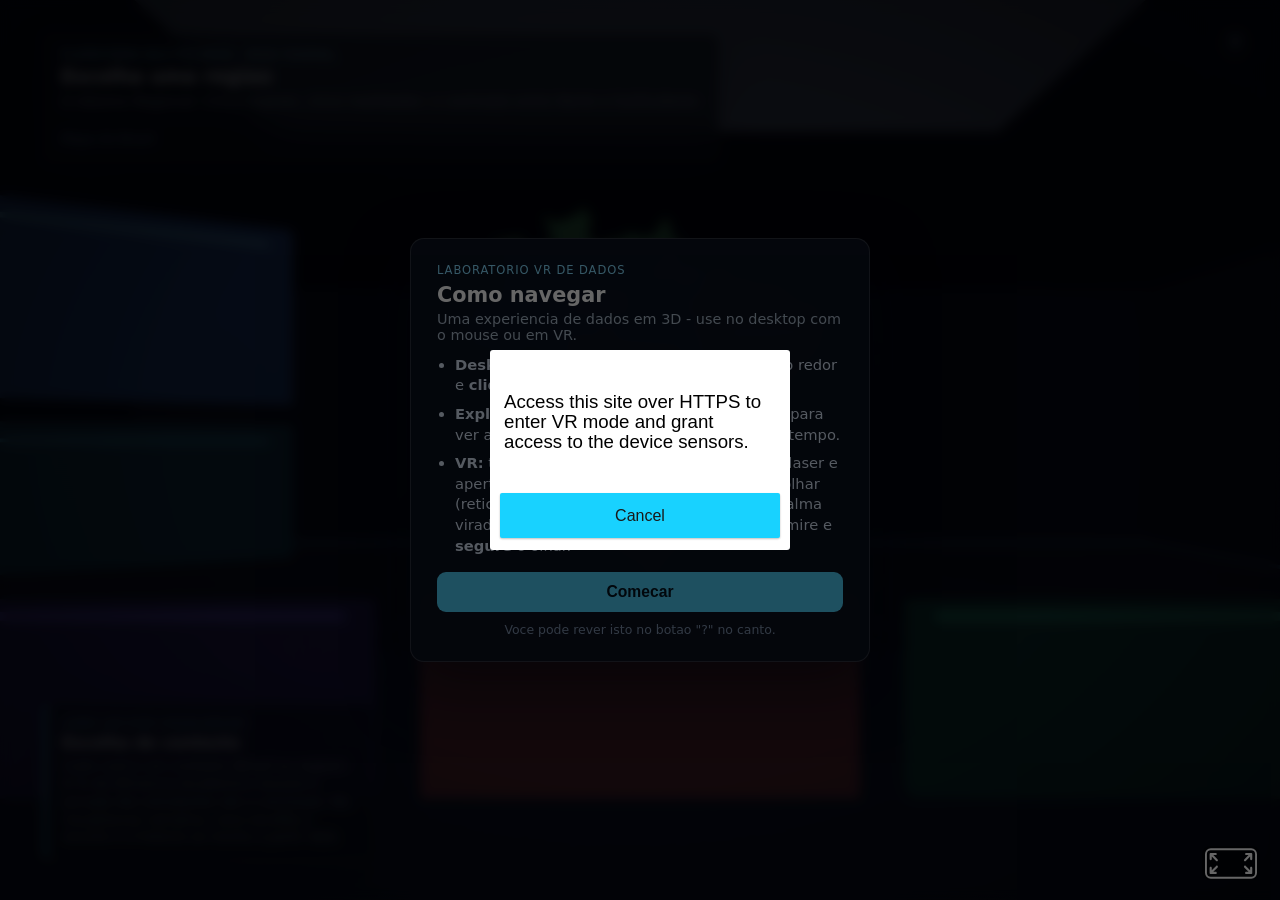
==== commit 89ae1c2a: "Adapta a versão principal ao Meta Quest 2 - Seleção em VR conforme o que o Quest rastreia: controles" ====
--- a/index.html
+++ b/index.html
@@ -8,7 +8,7 @@
       rel="icon"
       href="data:image/svg+xml,%3Csvg xmlns='http://www.w3.org/2000/svg' viewBox='0 0 64 64'%3E%3Crect width='64' height='64' rx='10' fill='%23050711'/%3E%3Ccircle cx='32' cy='32' r='18' fill='%2355d6ff'/%3E%3C/svg%3E"
     />
-    <link rel="stylesheet" href="styles.css?v=13" />
+    <link rel="stylesheet" href="styles.css?v=14" />
     <!-- A-Frame (cena 3D, WebXR, camera, cursor, raycaster).
          Tenta a copia LOCAL (funciona offline); se ela nao existir/falhar,
          cai automaticamente no CDN. Para ativar o modo offline, baixe o
@@ -22,6 +22,15 @@
   </head>
   <body>
     <div id="transitionOverlay" aria-hidden="true"></div>
+
+    <!-- Aparece quando a pagina foi aberta por HTTP fora do localhost: nesse caso
+         o navegador (inclusive o do Quest) esconde o WebXR e o botao VR vira tela
+         cheia 2D, sem erro nenhum. Ver headset.js. -->
+    <div class="aviso-https" id="avisoHttps" role="alert" hidden>
+      <strong>O modo VR esta bloqueado nesta pagina.</strong>
+      <span>O navegador so libera o WebXR por <b>HTTPS</b> (ou em localhost). No PC, rode
+        <code>node server.js --quest</code> e abra no Quest o endereco <code>https://…:4443</code> que ele mostrar.</span>
+    </div>
     <div class="vignette" aria-hidden="true"></div>
 
     <!-- Indicador de carregamento: cobre a cena ate dados + A-Frame prontos. -->
@@ -71,7 +80,7 @@
         <ul>
           <li><strong>Desktop:</strong> arraste com o mouse para olhar ao redor e <strong>clique</strong> num card ou objeto para escolher.</li>
           <li><strong>Explorar:</strong> passe o mouse sobre um medidor para ver a explicacao; clique para abrir a linha do tempo.</li>
-          <li><strong>VR:</strong> toque em <em>Enter VR</em>, mire com o olhar (reticulo) e <strong>segure</strong> para selecionar.</li>
+          <li><strong>VR:</strong> toque em <em>VR</em>. Com <strong>controles</strong>, aponte o laser e aperte o gatilho. Com as <strong>maos</strong>, mire com o olhar (reticulo) e <strong>belisque</strong> (polegar + indicador, palma virada para fora). Sem maos nem controles, mire e <strong>segure</strong> o olhar.</li>
         </ul>
         <button id="onboardStart" type="button">Comecar</button>
         <p class="onboard-foot">Voce pode rever isto no botao "?" no canto.</p>
@@ -79,9 +88,13 @@
     </div>
     <button class="help-btn" id="helpBtn" type="button" aria-label="Rever ajuda">?</button>
 
+    <!-- renderer: valores para o Quest 2. No A-Frame, foveationLevel 1 e a foveacao
+         MAXIMA (borra o texto da periferia); 0,5 e o meio-termo. 72 Hz estaveis em
+         vez de 90 Hz que podem perder quadro. Para comparar no headset sem editar
+         nada, use a URL: ?hz=90  ?aa=0  ?fov=0..1  ?fps=1 (ver headset.js). -->
     <a-scene
       id="scene"
-      renderer="antialias: true; colorManagement: true; physicallyCorrectLights: true; exposure: 1.1; foveationLevel: 1; highRefreshRate: true"
+      renderer="antialias: true; colorManagement: true; physicallyCorrectLights: true; exposure: 1.1; foveationLevel: 0.5; highRefreshRate: false"
       cursor="rayOrigin: mouse; fuse: false"
       raycaster="objects: .clickable; far: 40; interval: 16"
       fog="type: linear; color: #070b16; near: 11; far: 34"
@@ -93,7 +106,7 @@
           id="softText"
           text="font: kelsonsans; align: center; anchor: center; baseline: center"
         ></a-mixin>
-        <img id="mapImgAsset" src="assets/mapa-brasil.png?v=13" crossorigin="anonymous" />
+        <img id="mapImgAsset" src="assets/mapa-brasil.png?v=14" crossorigin="anonymous" />
       </a-assets>
 
       <!-- Camera compartilhada: mouse no desktop e cursor gaze em VR. -->
@@ -104,17 +117,27 @@
           look-controls="pointerLockEnabled: false; mouseEnabled: false"
           wasd-controls="acceleration: 16"
         >
-          <a-cursor
+          <!-- Cursor de olhar (so em VR). O raio sai do OLHO: "origin 0 0 1"
+               desfaz o -1 da entidade (antes ele nascia 1 m a frente). O anel
+               visivel e o filho #gazeRing: o componente reticulo-olhar (headset.js)
+               leva o anel ate o ponto mirado, enche durante o fuse e o desenha por
+               cima de tudo. Com as maos, quem seleciona e a pinca (sem fuse). -->
+          <a-entity
             id="gazeCursor"
-            visible="false"
             position="0 0 -1"
-            geometry="primitive: ring; radiusInner: 0.012; radiusOuter: 0.02"
-            material="color: #ffffff; shader: flat; opacity: 0.88"
-            raycaster="enabled: false; objects: .clickable; far: 40; interval: 16"
-            cursor="fuse: false; fuseTimeout: 850"
-            animation__fusing="property: scale; startEvents: fusing; easing: easeInCubic; dur: 850; from: 1 1 1; to: 1.75 1.75 1.75"
-            animation__reset="property: scale; startEvents: mouseleave; dur: 140; to: 1 1 1"
-          ></a-cursor>
+            raycaster="enabled: false; objects: .clickable; far: 40; interval: 16; origin: 0 0 1"
+            cursor="fuse: false; fuseTimeout: 850; rayOrigin: entity"
+            reticulo-olhar
+          >
+            <a-ring
+              id="gazeRing"
+              visible="false"
+              radius-inner="0.012"
+              radius-outer="0.02"
+              material="color: #ffffff; shader: flat; opacity: 0.9; transparent: true; depthTest: false"
+              sobrepor="ordem: 40"
+            ></a-ring>
+          </a-entity>
 
           <!-- Plano escuro acoplado a camera para fade tambem aparecer em headset VR. -->
           <a-plane
@@ -124,26 +147,39 @@
             height="1.4"
             visible="false"
             material="shader: flat; color: #02040a; opacity: 0; transparent: true; depthTest: false"
+            sobrepor="ordem: 50"
           ></a-plane>
 
           <!-- Painel de Legenda (HUD) -->
+          <!-- sobrepor (headset.js): por cima do mundo, senao some atras do que
+               estiver a menos de 1 m do rosto. -->
           <a-entity id="captionPanel" position="0 -0.4 -1" visible="false">
-            <a-plane width="1.4" height="0.16" material="color: #000000; opacity: 0.65; transparent: true; shader: flat"></a-plane>
-            <a-text id="captionText" value="" position="0 0 0.01" width="1.3" align="center" color="#ffffff" font="kelsonsans" wrap-count="60"></a-text>
+            <a-plane width="1.4" height="0.16" material="color: #000000; opacity: 0.65; transparent: true; shader: flat" sobrepor="ordem: 30"></a-plane>
+            <a-text id="captionText" value="" position="0 0 0.01" width="1.3" align="center" color="#ffffff" font="kelsonsans" wrap-count="60" sobrepor="ordem: 31"></a-text>
           </a-entity>
 
           <!-- HUD de contexto para VR: o HUD 2D (breadcrumb + nota "Como ler") nao
                aparece no headset, entao espelhamos o essencial aqui, fixo a camera na
                base do campo de visao. Visivel apenas em VR (ligado em enter-vr). -->
           <a-entity id="vrHud" position="0 -0.66 -1.15" visible="false">
-            <a-plane width="1.46" height="0.5" material="color: #0a1220; opacity: 0.82; transparent: true; shader: flat"></a-plane>
-            <a-plane width="1.46" height="0.014" position="0 0.235 0.002" material="color: #4cc9f0; opacity: 0.7; transparent: true; shader: flat"></a-plane>
-            <a-text id="vrCrumb" value="" position="-0.69 0.18 0.01" width="1.7" align="left" anchor="left" color="#8fb3dd" font="kelsonsans" wrap-count="52"></a-text>
-            <a-text id="vrNotaKicker" value="COMO LER" position="-0.69 0.075 0.01" width="1.9" align="left" anchor="left" color="#87dcff" font="kelsonsans"></a-text>
-            <a-text id="vrNotaTitle" value="" position="-0.69 -0.01 0.01" width="1.5" align="left" anchor="left" color="#ffffff" font="kelsonsans" wrap-count="42"></a-text>
-            <a-text id="vrNotaBody" value="" position="-0.69 -0.13 0.01" width="1.42" align="left" anchor="left" color="#b9c8de" font="kelsonsans" wrap-count="50"></a-text>
-          </a-entity>
-        </a-entity>
+            <a-plane width="1.46" height="0.5" material="color: #0a1220; opacity: 0.82; transparent: true; shader: flat" sobrepor="ordem: 20"></a-plane>
+            <a-plane width="1.46" height="0.014" position="0 0.235 0.002" material="color: #4cc9f0; opacity: 0.7; transparent: true; shader: flat" sobrepor="ordem: 21"></a-plane>
+            <a-text id="vrCrumb" value="" position="-0.69 0.18 0.01" width="1.7" align="left" anchor="left" color="#8fb3dd" font="kelsonsans" wrap-count="52" sobrepor="ordem: 22"></a-text>
+            <a-text id="vrNotaKicker" value="COMO LER" position="-0.69 0.075 0.01" width="1.9" align="left" anchor="left" color="#87dcff" font="kelsonsans" sobrepor="ordem: 22"></a-text>
+            <a-text id="vrNotaTitle" value="" position="-0.69 -0.01 0.01" width="1.5" align="left" anchor="left" color="#ffffff" font="kelsonsans" wrap-count="42" sobrepor="ordem: 22"></a-text>
+            <a-text id="vrNotaBody" value="" position="-0.69 -0.13 0.01" width="1.42" align="left" anchor="left" color="#b9c8de" font="kelsonsans" wrap-count="50" sobrepor="ordem: 22"></a-text>
+          </a-entity>
+
+          <!-- Medidor de quadros (so com ?fps=1): fps real do headset e draw calls. -->
+          <a-text id="fpsTexto" value="" visible="false" position="-0.3 0.3 -1" width="0.5" wrap-count="16" align="left" color="#9dffb0" font="kelsonsans" sobrepor="ordem: 32"></a-text>
+        </a-entity>
+
+        <!-- Maos (hand tracking do Quest): so o modelo visivel - quem mira e o
+             olhar e quem seleciona e a pinca (o "select" do proprio Quest, que o
+             cursor de olhar transforma em clique). maos-locais: o modelo vem de
+             assets/maos/, sem depender de internet. -->
+        <a-entity id="handLeftTrack" hand-tracking-controls="hand: left; modelStyle: mesh; modelColor: #7fd4ff" maos-locais></a-entity>
+        <a-entity id="handRightTrack" hand-tracking-controls="hand: right; modelStyle: mesh; modelColor: #7fd4ff" maos-locais></a-entity>
 
         <!-- Controles Touch do Quest (laser + gatilho). Invisiveis e com raycaster
              desligado por padrao; ligam quando um controle conecta (so em VR),
@@ -581,7 +617,10 @@
 
 
         <!-- Mini-mapa Dinamico (Contexto Fluido) -->
-        <a-entity id="miniMapBase" position="3.9 1.5 -3.1" rotation="0 -30 0" scale="0.42 0.42 0.42">
+        <!-- y 2,7 (antes 1,5): na altura antiga a aba ficava ATRAS da caixa de clique
+             do medidor da direita - mirando o centro dela (mouse ou olhar), quem
+             recebia o clique era o medidor, que abria a linha do tempo. -->
+        <a-entity id="miniMapBase" position="3.9 2.7 -3.1" rotation="0 -30 0" scale="0.42 0.42 0.42">
           <!-- Aba recolhida (sempre visivel; abre o mapa sob demanda). -->
           <a-entity id="miniMapTab">
             <a-box class="minimap-clickable" width="2.6" height="0.55" depth="0.06" material="color: #16263f; roughness: 0.45; emissive: #2f5d8a; emissiveIntensity: 0.22"></a-box>
@@ -643,6 +682,7 @@
       </a-entity>
     </a-scene>
 
-    <script src="app.js?v=13"></script>
+    <script src="headset.js?v=14"></script>
+    <script src="app.js?v=14"></script>
   </body>
 </html>
--- a/styles.css
+++ b/styles.css
@@ -428,3 +428,36 @@
   font-variant-numeric: tabular-nums;
   white-space: nowrap;
 }
+
+/* Aviso de WebXR bloqueado (pagina aberta por HTTP fora do localhost). Fica
+   acima do onboarding: sem HTTPS, o modo VR prometido ali nao abre. */
+.aviso-https {
+  position: fixed;
+  left: 50%;
+  top: 14px;
+  transform: translateX(-50%);
+  z-index: 30;
+  display: grid;
+  gap: 4px;
+  width: min(640px, calc(100vw - 32px));
+  padding: 12px 16px;
+  color: #fff4e5;
+  background: rgba(64, 30, 4, 0.94);
+  border: 1px solid #ffa23a;
+  border-left: 4px solid #ffa23a;
+  border-radius: 8px;
+  font-size: 0.92rem;
+  line-height: 1.45;
+  pointer-events: auto;
+}
+
+.aviso-https[hidden] {
+  display: none;
+}
+
+.aviso-https code {
+  padding: 1px 5px;
+  border-radius: 4px;
+  background: rgba(255, 255, 255, 0.12);
+  font-size: 0.86em;
+}
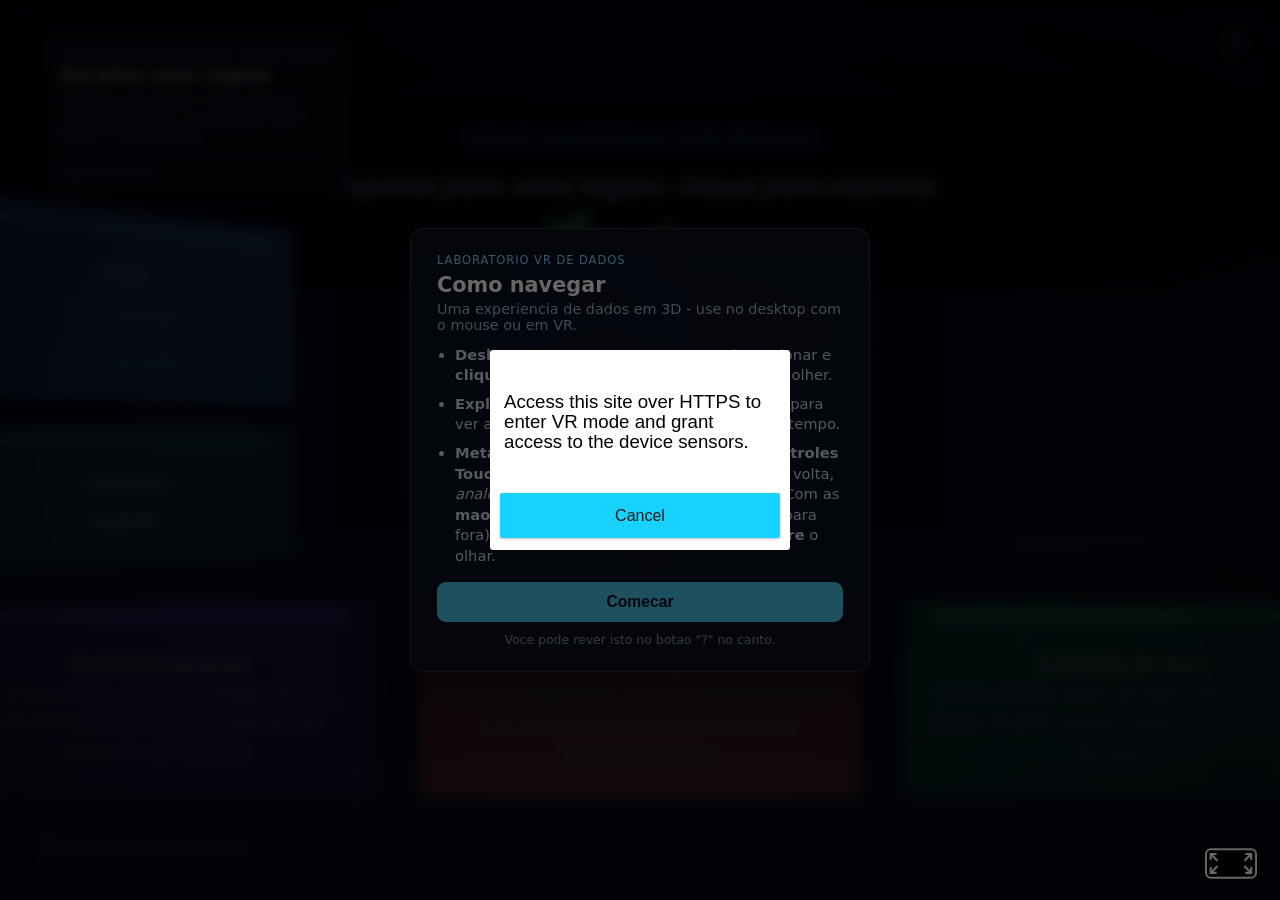
==== commit f8718196: "Adapta versao principal ao Meta Quest 3 (UX, InstancedMesh, controles offline e tutorial)" ====
--- a/index.html
+++ b/index.html
@@ -8,7 +8,7 @@
       rel="icon"
       href="data:image/svg+xml,%3Csvg xmlns='http://www.w3.org/2000/svg' viewBox='0 0 64 64'%3E%3Crect width='64' height='64' rx='10' fill='%23050711'/%3E%3Ccircle cx='32' cy='32' r='18' fill='%2355d6ff'/%3E%3C/svg%3E"
     />
-    <link rel="stylesheet" href="styles.css?v=14" />
+    <link rel="stylesheet" href="styles.css?v=17" />
     <!-- A-Frame (cena 3D, WebXR, camera, cursor, raycaster).
          Tenta a copia LOCAL (funciona offline); se ela nao existir/falhar,
          cai automaticamente no CDN. Para ativar o modo offline, baixe o
@@ -42,26 +42,39 @@
     </div>
 
     <main class="screen-frame" aria-label="Laboratorio VR de Dados">
-      <div class="brand-panel">
-        <span class="brand-kicker">Plataforma Nilo Pecanha &middot; Rede Federal</span>
-        <strong id="hudTitle">Escolha um contexto</strong>
-        <span id="hudSubtitle">Narrativa de eficiencia academica (2017-2024)</span>
-        <nav class="breadcrumb" id="breadcrumb" aria-label="Trilha de navegacao">Mapa do Brasil</nav>
+      <!-- Coluna da esquerda (como na versao minimalista): painel + legendas
+           empilhados. Antes as legendas tinham "top" fixo e, com um subtitulo de
+           2 linhas, a legenda da comparacao ficava em cima do painel. -->
+      <div class="hud-left">
+        <div class="brand-panel">
+          <span class="brand-kicker">Plataforma Nilo Pecanha &middot; Rede Federal</span>
+          <strong id="hudTitle">Escolha um contexto</strong>
+          <span id="hudSubtitle">Narrativa de eficiencia academica (2017-2024)</span>
+          <nav class="breadcrumb" id="breadcrumb" aria-label="Trilha de navegacao">Mapa do Brasil</nav>
+        </div>
+        <div class="hud-legend" id="hudLegend" hidden>
+          <span class="legend-dot legend-primary"></span><span id="legendPrimary">Contexto</span>
+          <span class="legend-dot legend-compare"></span><span id="legendCompare">Comparacao</span>
+        </div>
+        <div class="hud-legend" id="compLegend" hidden>
+          <span class="legend-dot legend-conc"></span><span>Concluidos</span>
+          <span class="legend-dot legend-ret"></span><span>Retidos</span>
+          <span class="legend-dot legend-evad"></span><span>Evadidos</span>
+        </div>
       </div>
-      <div class="hud-legend" id="hudLegend" hidden>
-        <span class="legend-dot legend-primary"></span><span id="legendPrimary">Contexto</span>
-        <span class="legend-dot legend-compare"></span><span id="legendCompare">Comparacao</span>
-      </div>
-      <div class="hud-legend" id="compLegend" hidden>
-        <span class="legend-dot legend-conc"></span><span>Concluidos</span>
-        <span class="legend-dot legend-ret"></span><span>Retidos</span>
-        <span class="legend-dot legend-evad"></span><span>Evadidos</span>
-      </div>
-      <aside class="nota-panel" id="notaPanel" aria-label="Nota sobre a visualizacao">
+      <!-- "Como ler": aberta ao entrar em cada etapa e recolhida (so o titulo)
+           depois de alguns segundos; o mouse por cima abre de novo. Aberta o
+           tempo todo, ela ficava por cima dos controles de ano, do medidor da
+           esquerda e do "< Anterior" do tour. -->
+      <aside class="nota-panel" id="notaPanel" aria-label="Nota sobre a visualizacao" tabindex="0">
         <span class="nota-kicker">Como ler esta visualizacao</span>
         <strong id="notaTitle">Visualizacao narrativa</strong>
         <p id="notaBody"></p>
       </aside>
+      <!-- Legenda da narracao no desktop (rodape, como legenda de filme). A 3D,
+           presa a camera, ficava no meio da tela, por cima da linha do ano e da
+           dica da abertura guiada. Em VR quem aparece e a 3D (#captionPanel). -->
+      <div class="legenda-2d" id="legenda2d" role="status" aria-live="polite" hidden></div>
       <div class="tour-bar" id="tourBar" hidden>
         <span class="tour-bar__label" id="tourBarLabel">Tour guiado</span>
         <div class="tour-bar__track">
@@ -78,9 +91,9 @@
         <h2>Como navegar</h2>
         <p class="onboard-sub">Uma experiencia de dados em 3D - use no desktop com o mouse ou em VR.</p>
         <ul>
-          <li><strong>Desktop:</strong> arraste com o mouse para olhar ao redor e <strong>clique</strong> num card ou objeto para escolher.</li>
+          <li><strong>Desktop:</strong> aponte com o mouse para inspecionar e <strong>clique</strong> num card, regiao ou medidor para escolher.</li>
           <li><strong>Explorar:</strong> passe o mouse sobre um medidor para ver a explicacao; clique para abrir a linha do tempo.</li>
-          <li><strong>VR:</strong> toque em <em>VR</em>. Com <strong>controles</strong>, aponte o laser e aperte o gatilho. Com as <strong>maos</strong>, mire com o olhar (reticulo) e <strong>belisque</strong> (polegar + indicador, palma virada para fora). Sem maos nem controles, mire e <strong>segure</strong> o olhar.</li>
+          <li><strong>Meta Quest 3 (VR):</strong> toque em <em>VR</em>. Com <strong>controles Touch</strong>, aponte o laser e aperte o gatilho (<em>B/Y</em> volta, <em>analogico</em> troca ano/cena, <em>X</em> abre Como ler). Com as <strong>maos</strong>, mire com o olhar e <strong>belisque</strong> (palma para fora). Sem maos nem controles, mire e <strong>segure</strong> o olhar.</li>
         </ul>
         <button id="onboardStart" type="button">Comecar</button>
         <p class="onboard-foot">Voce pode rever isto no botao "?" no canto.</p>
@@ -88,13 +101,13 @@
     </div>
     <button class="help-btn" id="helpBtn" type="button" aria-label="Rever ajuda">?</button>
 
-    <!-- renderer: valores para o Quest 2. No A-Frame, foveationLevel 1 e a foveacao
-         MAXIMA (borra o texto da periferia); 0,5 e o meio-termo. 72 Hz estaveis em
-         vez de 90 Hz que podem perder quadro. Para comparar no headset sem editar
-         nada, use a URL: ?hz=90  ?aa=0  ?fov=0..1  ?fps=1 (ver headset.js). -->
+    <!-- renderer: valores padrao para o Meta Quest 3 (90 Hz + foveacao 0 para
+         aproveitar a nitidez das lentes pancake). Para Quest 2 ou testes no
+         headset sem editar codigo, use a URL: ?hz=72  ?fov=0.5  ?aa=0  ?fps=1
+         (ver headset.js). -->
     <a-scene
       id="scene"
-      renderer="antialias: true; colorManagement: true; physicallyCorrectLights: true; exposure: 1.1; foveationLevel: 0.5; highRefreshRate: false"
+      renderer="antialias: true; colorManagement: true; physicallyCorrectLights: true; exposure: 1.1; foveationLevel: 0; highRefreshRate: true; sortTransparentObjects: true"
       cursor="rayOrigin: mouse; fuse: false"
       raycaster="objects: .clickable; far: 40; interval: 16"
       fog="type: linear; color: #070b16; near: 11; far: 34"
@@ -104,9 +117,9 @@
       <a-assets>
         <a-mixin
           id="softText"
-          text="font: kelsonsans; align: center; anchor: center; baseline: center"
+          text="font: assets/poppins-msdf.json; shader: msdf; negate: false; lineHeight: 60; align: center; anchor: center; baseline: center"
         ></a-mixin>
-        <img id="mapImgAsset" src="assets/mapa-brasil.png?v=14" crossorigin="anonymous" />
+        <img id="mapImgAsset" src="assets/mapa-brasil.png?v=15" crossorigin="anonymous" />
       </a-assets>
 
       <!-- Camera compartilhada: mouse no desktop e cursor gaze em VR. -->
@@ -153,25 +166,19 @@
           <!-- Painel de Legenda (HUD) -->
           <!-- sobrepor (headset.js): por cima do mundo, senao some atras do que
                estiver a menos de 1 m do rosto. -->
-          <a-entity id="captionPanel" position="0 -0.4 -1" visible="false">
-            <a-plane width="1.4" height="0.16" material="color: #000000; opacity: 0.65; transparent: true; shader: flat" sobrepor="ordem: 30"></a-plane>
-            <a-text id="captionText" value="" position="0 0 0.01" width="1.3" align="center" color="#ffffff" font="kelsonsans" wrap-count="60" sobrepor="ordem: 31"></a-text>
-          </a-entity>
-
-          <!-- HUD de contexto para VR: o HUD 2D (breadcrumb + nota "Como ler") nao
-               aparece no headset, entao espelhamos o essencial aqui, fixo a camera na
-               base do campo de visao. Visivel apenas em VR (ligado em enter-vr). -->
-          <a-entity id="vrHud" position="0 -0.66 -1.15" visible="false">
-            <a-plane width="1.46" height="0.5" material="color: #0a1220; opacity: 0.82; transparent: true; shader: flat" sobrepor="ordem: 20"></a-plane>
-            <a-plane width="1.46" height="0.014" position="0 0.235 0.002" material="color: #4cc9f0; opacity: 0.7; transparent: true; shader: flat" sobrepor="ordem: 21"></a-plane>
-            <a-text id="vrCrumb" value="" position="-0.69 0.18 0.01" width="1.7" align="left" anchor="left" color="#8fb3dd" font="kelsonsans" wrap-count="52" sobrepor="ordem: 22"></a-text>
-            <a-text id="vrNotaKicker" value="COMO LER" position="-0.69 0.075 0.01" width="1.9" align="left" anchor="left" color="#87dcff" font="kelsonsans" sobrepor="ordem: 22"></a-text>
-            <a-text id="vrNotaTitle" value="" position="-0.69 -0.01 0.01" width="1.5" align="left" anchor="left" color="#ffffff" font="kelsonsans" wrap-count="42" sobrepor="ordem: 22"></a-text>
-            <a-text id="vrNotaBody" value="" position="-0.69 -0.13 0.01" width="1.42" align="left" anchor="left" color="#b9c8de" font="kelsonsans" wrap-count="50" sobrepor="ordem: 22"></a-text>
+          <!-- So em VR (no desktop a legenda e a barra 2D #legenda2d, no rodape).
+               Medidas da versao minimalista: ~20 graus abaixo do centro e 46
+               colunas (linhas longas empurravam as pontas para a borda borrada da
+               lente). Fundo de 0,24 m: 5 linhas cabem dentro dele (com 0,16 as
+               falas longas saiam do fundo). Enquanto ela aparece, o #vrHud
+               (logo abaixo) se esconde: antes a legenda cobria a trilha do HUD. -->
+          <a-entity id="captionPanel" position="0 -0.36 -1" visible="false">
+            <a-plane width="0.92" height="0.24" material="color: #000000; opacity: 0.78; transparent: true; shader: flat" sobrepor="ordem: 30"></a-plane>
+            <a-text id="captionText" value="" position="0 0 0.01" width="0.84" align="center" color="#ffffff" font="assets/poppins-msdf.json" shader="msdf" negate="false" line-height="60" wrap-count="46" sobrepor="ordem: 31"></a-text>
           </a-entity>
 
           <!-- Medidor de quadros (so com ?fps=1): fps real do headset e draw calls. -->
-          <a-text id="fpsTexto" value="" visible="false" position="-0.3 0.3 -1" width="0.5" wrap-count="16" align="left" color="#9dffb0" font="kelsonsans" sobrepor="ordem: 32"></a-text>
+          <a-text id="fpsTexto" value="" visible="false" position="-0.3 0.3 -1" width="0.5" wrap-count="16" align="left" color="#9dffb0" font="assets/poppins-msdf.json" shader="msdf" negate="false" line-height="60" sobrepor="ordem: 32"></a-text>
         </a-entity>
 
         <!-- Maos (hand tracking do Quest): so o modelo visivel - quem mira e o
@@ -188,6 +195,7 @@
           id="rightHand"
           visible="false"
           laser-controls="hand: right"
+          controles-locais
           raycaster="objects: .clickable; far: 40; interval: 16; showLine: true; lineColor: #4cc9f0; lineOpacity: 0.75; enabled: false"
           cursor="fuse: false; downEvents: triggerdown; upEvents: triggerup; rayOrigin: entity"
         ></a-entity>
@@ -195,6 +203,7 @@
           id="leftHand"
           visible="false"
           laser-controls="hand: left"
+          controles-locais
           raycaster="objects: .clickable; far: 40; interval: 16; showLine: true; lineColor: #4cc9f0; lineOpacity: 0.75; enabled: false"
           cursor="fuse: false; downEvents: triggerdown; upEvents: triggerup; rayOrigin: entity"
         ></a-entity>
@@ -226,8 +235,10 @@
         <!-- iluminacao geral da sala -->
         <a-entity light="type: ambient; color: #9fb0d0; intensity: 0.4"></a-entity>
         <a-entity light="type: point; color: #cfe0ff; intensity: 0.65; distance: 18" position="0 4 0"></a-entity>
-        <!-- painel de luz no teto -->
-        <a-plane rotation="90 0 0" width="6" height="6" position="0 4.27 -1.5" material="color: #bcd0f0; emissive: #bcd0f0; emissiveIntensity: 0.22; opacity: 0.5; transparent: true; shader: flat"></a-plane>
+        <!-- painel de luz no teto: mais curto para o fundo (ate z -2,5). Ate -4,5
+             ele ficava, visto do centro, logo atras dos titulos do topo
+             (manchete, "INDICADORES EM 2024"): letra clara sobre o painel claro. -->
+        <a-plane rotation="90 0 0" width="6" height="4" position="0 4.27 -0.5" material="color: #bcd0f0; emissive: #bcd0f0; emissiveIntensity: 0.22; opacity: 0.5; transparent: true; shader: flat; depthWrite: false"></a-plane>
       </a-entity>
 
       <!-- ============================================================= -->
@@ -247,45 +258,45 @@
         ></a-entity>
 
         <!-- aneis concentricos no piso (tapete de palco) para profundidade -->
-        <a-ring position="0 0.02 -2.2" rotation="-90 0 0" radius-inner="3.4" radius-outer="3.46" material="color: #2b4d86; opacity: 0.5; transparent: true; shader: flat"></a-ring>
-        <a-ring position="0 0.02 -2.2" rotation="-90 0 0" radius-inner="5.2" radius-outer="5.25" material="color: #1d3a63; opacity: 0.32; transparent: true; shader: flat"></a-ring>
-        <a-circle position="0 0.015 -2.2" rotation="-90 0 0" radius="2.9" material="color: #1b3a6b; opacity: 0.22; transparent: true; shader: flat"></a-circle>
-
-        <a-text
+        <a-ring position="0 0.02 -2.2" rotation="-90 0 0" radius-inner="3.4" radius-outer="3.46" material="color: #2b4d86; opacity: 0.5; transparent: true; shader: flat; depthWrite: false"></a-ring>
+        <a-ring position="0 0.02 -2.2" rotation="-90 0 0" radius-inner="5.2" radius-outer="5.25" material="color: #1d3a63; opacity: 0.32; transparent: true; shader: flat; depthWrite: false"></a-ring>
+        <a-circle position="0 0.015 -2.2" rotation="-90 0 0" radius="2.9" material="color: #1b3a6b; opacity: 0.22; transparent: true; shader: flat; depthWrite: false"></a-circle>
+
+        <a-text data-linha-unica="1"
           id="selectionKicker"
           value="EXPERIENCIA DE DADOS EM REALIDADE VIRTUAL"
           position="0 3.75 -3.6"
           color="#6fa8e6"
-          width="5.2"
+          width="4.4"
           align="center"
-          font="kelsonsans"
+          font="assets/poppins-msdf.json" shader="msdf" negate="false" line-height="60"
         ></a-text>
-        <a-text
+        <a-text data-linha-unica="1" wrap-count="36"
           id="selectionTitle"
           value="Eficiencia Academica da Rede Federal"
           position="0 3.36 -3.6"
           color="#f4f8ff"
-          width="6.2"
+          width="4.4"
           align="center"
-          font="kelsonsans"
+          font="assets/poppins-msdf.json" shader="msdf" negate="false" line-height="60"
         ></a-text>
-        <a-text
+        <a-text wrap-count="56"
           id="selectionLead"
           value="Escolha um contexto e percorra a evasao, a conclusao e a eficiencia ao longo de 2017-2024."
           position="0 2.92 -3.6"
           color="#9fb2d6"
-          width="5.6"
+          width="4.4"
           align="center"
-          font="kelsonsans"
+          font="assets/poppins-msdf.json" shader="msdf" negate="false" line-height="60"
         ></a-text>
 
         <!-- Placa de controles: letreiro lateral de sala (referencia para VR; fora
              do campo de visao frontal do desktop, onde o onboarding/"?" ja cobrem isso). -->
         <a-entity id="roomSign" position="-4.7 1.75 -1.4" rotation="0 48 0">
-          <a-plane width="3.0" height="0.62" material="color: #0b1322; opacity: 0.85; transparent: true; shader: flat"></a-plane>
-          <a-plane width="3.0" height="0.04" position="0 0.31 0.01" material="color: #4cc9f0; shader: flat"></a-plane>
-          <a-text value="Controles" position="-1.35 0.18 0.02" width="2.6" align="left" anchor="left" color="#9be7ff" font="kelsonsans"></a-text>
-          <a-text value="Arraste para olhar, clique para escolher. VR: mire e segure." position="0 -0.06 0.02" width="2.8" align="center" color="#cdd9ec" wrap-count="42" font="kelsonsans"></a-text>
+          <a-plane width="3.0" height="0.72" material="color: #0b1322; opacity: 0.85; transparent: true; shader: flat"></a-plane>
+          <a-plane width="3.0" height="0.04" position="0 0.36 0.01" material="color: #4cc9f0; shader: flat"></a-plane>
+          <a-text value="Controles" position="-1.35 0.22 0.02" width="2.6" align="left" anchor="left" color="#9be7ff" font="assets/poppins-msdf.json" shader="msdf" negate="false" line-height="60"></a-text>
+          <a-text id="roomSignBody" value="Desktop: aponte e clique. VR: gatilho (controles), pinca (maos) ou olhar." position="0 -0.08 0.02" width="2.75" align="center" color="#cdd9ec" wrap-count="42" font="assets/poppins-msdf.json" shader="msdf" negate="false" line-height="60"></a-text>
         </a-entity>
 
         <!-- A2: Galeria de historias curadas (cards criados por buildTourGallery). -->
@@ -293,8 +304,8 @@
         </a-entity>
 
         <!-- Visao principal por regiao: mapa do Brasil com hotspots. -->
-        <a-text id="mapKicker" value="VISAO NACIONAL POR REGIAO" position="0 3.95 -4.0" color="#6fa8e6" width="5.0" align="center" font="kelsonsans"></a-text>
-        <a-text id="mapTitle" value="Olhe para uma regiao; clique para explorar" position="0 3.6 -4.0" color="#f4f8ff" width="5.6" align="center" font="kelsonsans"></a-text>
+        <a-text data-linha-unica="1" id="mapKicker" value="VISAO NACIONAL POR REGIAO" position="0 3.95 -4.0" color="#6fa8e6" width="4.4" align="center" font="assets/poppins-msdf.json" shader="msdf" negate="false" line-height="60"></a-text>
+        <a-text data-linha-unica="1" id="mapTitle" value="Olhe para uma regiao; clique para explorar" position="0 3.6 -4.0" color="#f4f8ff" width="4.6" align="center" font="assets/poppins-msdf.json" shader="msdf" negate="false" line-height="60"></a-text>
         <a-entity id="mapView" visible="true">
           <a-entity id="mapPanel" position="0 2.0 -3.8">
             <a-plane id="mapImg" width="2.9" height="2.7" material="src: #mapImgAsset; shader: flat; transparent: true"></a-plane>
@@ -305,26 +316,28 @@
           <a-entity id="brasilBtn" position="-2.85 2.4 -3.0" rotation="0 20 0">
             <a-box class="selection-clickable" width="1.55" height="1.05" depth="0.07" material="color: #1d4ed8; roughness: 0.4; metalness: 0.14; emissive: #7bdcff; emissiveIntensity: 0.1"></a-box>
             <a-plane width="1.34" height="0.03" position="0 0.42 0.05" material="color: #7bdcff; shader: flat"></a-plane>
-            <a-text value="Brasil" position="0 0.17 0.07" width="1.7" align="center" color="#ffffff" font="kelsonsans"></a-text>
-            <a-text value="Visao nacional" position="0 -0.04 0.07" width="1.4" align="center" color="#cfe0f4" font="kelsonsans"></a-text>
-            <a-text id="brasilEfic" value="" position="0 -0.3 0.07" width="1.5" align="center" color="#9be7ff" font="kelsonsans"></a-text>
+            <a-text value="Brasil" position="0 0.17 0.07" width="1.7" align="center" color="#ffffff" font="assets/poppins-msdf.json" shader="msdf" negate="false" line-height="60"></a-text>
+            <a-text value="Visao nacional" position="0 -0.04 0.07" width="1.4" align="center" color="#cfe0f4" font="assets/poppins-msdf.json" shader="msdf" negate="false" line-height="60"></a-text>
+            <a-text id="brasilEfic" value="" position="0 -0.3 0.07" width="1.5" align="center" color="#9be7ff" font="assets/poppins-msdf.json" shader="msdf" negate="false" line-height="60"></a-text>
           </a-entity>
 
           <!-- Botao Comparar Regioes (Small Multiples), abaixo do Brasil. -->
           <a-entity id="multiplosBtn" position="-2.85 1.35 -3.0" rotation="0 20 0">
             <a-box class="selection-clickable" width="1.55" height="0.8" depth="0.07" material="color: #1a2f4c; roughness: 0.4; metalness: 0.14; emissive: #4cc9f0; emissiveIntensity: 0.1"></a-box>
             <a-plane width="1.34" height="0.02" position="0 0.3 0.05" material="color: #4cc9f0; shader: flat"></a-plane>
-            <a-text value="Comparar" position="0 0.08 0.07" width="1.7" align="center" color="#ffffff" font="kelsonsans"></a-text>
-            <a-text value="Regioes" position="0 -0.12 0.07" width="1.7" align="center" color="#ffffff" font="kelsonsans"></a-text>
+            <a-text value="Comparar" position="0 0.08 0.07" width="1.7" align="center" color="#ffffff" font="assets/poppins-msdf.json" shader="msdf" negate="false" line-height="60"></a-text>
+            <a-text value="Regioes" position="0 -0.12 0.07" width="1.7" align="center" color="#ffffff" font="assets/poppins-msdf.json" shader="msdf" negate="false" line-height="60"></a-text>
           </a-entity>
 
           <!-- Cartao de preview da regiao (aparece ao olhar/passar o mouse). -->
-          <a-entity id="mapPreview" visible="false" position="2.75 2.0 -3.0" rotation="0 -20 0">
-            <a-plane width="2.5" height="1.5" material="color: #0b1322; opacity: 0.95; transparent: true; shader: flat"></a-plane>
-            <a-plane id="mapPrevAccent" width="2.5" height="0.05" position="0 0.72 0.01" material="color: #4cc9f0; shader: flat"></a-plane>
-            <a-text id="mapPrevTitle" value="" position="-1.12 0.5 0.02" width="2.4" align="left" anchor="left" color="#ffffff" font="kelsonsans"></a-text>
-            <a-text id="mapPrevVals" value="" position="-1.12 0.18 0.02" width="2.7" align="left" anchor="left" color="#9be7ff" font="kelsonsans"></a-text>
-            <a-text id="mapPrevComment" value="" position="-1.12 -0.2 0.02" width="2.3" align="left" anchor="left" color="#cfe0f4" wrap-count="34" font="kelsonsans"></a-text>
+          <!-- 2,2 de largura em x 2,5 (era 2,5 em 2,75): a ponta direita saia da
+               tela em 16:9 e a esquerda nao pode cobrir o Nordeste no mapa. -->
+          <a-entity id="mapPreview" visible="false" position="2.5 2.0 -3.0" rotation="0 -20 0">
+            <a-plane width="2.2" height="1.5" material="color: #0b1322; opacity: 0.95; transparent: true; shader: flat"></a-plane>
+            <a-plane id="mapPrevAccent" width="2.2" height="0.05" position="0 0.72 0.01" material="color: #4cc9f0; shader: flat"></a-plane>
+            <a-text id="mapPrevTitle" value="" position="-0.98 0.5 0.02" width="2.4" align="left" anchor="left" color="#ffffff" font="assets/poppins-msdf.json" shader="msdf" negate="false" line-height="60" data-linha-unica="1"></a-text>
+            <a-text id="mapPrevVals" value="" position="-0.98 0.18 0.02" width="2.25" align="left" anchor="left" color="#9be7ff" font="assets/poppins-msdf.json" shader="msdf" negate="false" line-height="60" data-linha-unica="1"></a-text>
+            <a-text id="mapPrevComment" value="" position="-0.98 -0.2 0.02" width="1.96" align="left" anchor="left" color="#cfe0f4" wrap-count="34" font="assets/poppins-msdf.json" shader="msdf" negate="false" line-height="60"></a-text>
           </a-entity>
         </a-entity>
 
@@ -332,7 +345,9 @@
         <a-entity id="drillCards" visible="false"></a-entity>
 
         <!-- Botao Voltar do drill-down (volta para os cards principais). -->
-        <a-entity id="drillBack" position="-4.1 2.95 -2.8" rotation="0 24 0" visible="false">
+        <!-- Mesmo canto do "Voltar" (superior direito): na esquerda ficava cortado
+             pela borda da janela e atras do painel do HUD. -->
+        <a-entity id="drillBack" position="3.35 3.95 -3.9" rotation="0 -38 0" visible="false">
           <a-box
             class="drill-clickable"
             width="1.4"
@@ -346,7 +361,7 @@
             width="2.4"
             align="center"
             color="#dcebff"
-            font="kelsonsans"
+            font="assets/poppins-msdf.json" shader="msdf" negate="false" line-height="60"
           ></a-text>
         </a-entity>
       </a-entity>
@@ -368,48 +383,48 @@
         ></a-entity>
 
         <!-- aneis concentricos no piso (tapete de palco) -->
-        <a-ring position="0 0.02 -3.0" rotation="-90 0 0" radius-inner="3.6" radius-outer="3.66" material="color: #1c3a63; opacity: 0.4; transparent: true; shader: flat"></a-ring>
-        <a-ring position="0 0.02 -3.0" rotation="-90 0 0" radius-inner="5.6" radius-outer="5.64" material="color: #142845; opacity: 0.26; transparent: true; shader: flat"></a-ring>
+        <a-ring position="0 0.02 -3.0" rotation="-90 0 0" radius-inner="3.6" radius-outer="3.66" material="color: #1c3a63; opacity: 0.4; transparent: true; shader: flat; depthWrite: false"></a-ring>
+        <a-ring position="0 0.02 -3.0" rotation="-90 0 0" radius-inner="5.6" radius-outer="5.64" material="color: #142845; opacity: 0.26; transparent: true; shader: flat; depthWrite: false"></a-ring>
 
         <!-- Titulo/contexto comum aos dois sub-modos. -->
-        <a-text
+        <a-text data-linha-unica="1"
           id="contextKicker"
           value=""
-          position="0 3.86 -3.9"
+          position="0 4.05 -3.9"
           color="#6fb6e6"
-          width="4.6"
+          width="4.4"
           align="center"
-          font="kelsonsans"
+          font="assets/poppins-msdf.json" shader="msdf" negate="false" line-height="60"
         ></a-text>
-        <a-text
+        <a-text data-linha-unica="1"
           id="contextTitle"
           value=""
-          position="0 3.5 -3.9"
+          position="0 3.72 -3.9"
           color="#f7fbff"
-          width="5.4"
+          width="4.8"
           align="center"
-          font="kelsonsans"
+          font="assets/poppins-msdf.json" shader="msdf" negate="false" line-height="60"
         ></a-text>
-        <a-text
+        <a-text wrap-count="64"
           id="contextLead"
           value=""
-          position="0 3.08 -3.9"
+          position="0 3.36 -3.9"
           color="#9fb2d0"
-          width="5.2"
+          width="4.8"
           align="center"
-          font="kelsonsans"
+          font="assets/poppins-msdf.json" shader="msdf" negate="false" line-height="60"
         ></a-text>
 
         <!-- ---- Sub-modo A: indicadores (4 objetos do contexto). ---- -->
         <a-entity id="indicatorView" visible="false">
-          <a-circle id="indicatorGlow" position="0 0.04 -2.9" rotation="-90 0 0" radius="3.2" material="color: #4cc9f0; opacity: 0.06; transparent: true; shader: flat"></a-circle>
+          <a-circle id="indicatorGlow" position="0 0.04 -2.9" rotation="-90 0 0" radius="3.2" material="color: #4cc9f0; opacity: 0.06; transparent: true; shader: flat; depthWrite: false"></a-circle>
           <a-ring
             id="focusRing"
             position="0 0.045 -2.9"
             rotation="-90 0 0"
             radius-inner="3.0"
             radius-outer="3.1"
-            material="color: #4cc9f0; opacity: 0.3; transparent: true; shader: flat"
+            material="color: #4cc9f0; opacity: 0.3; transparent: true; shader: flat; depthWrite: false"
             animation__pulse="property: material.opacity; from: 0.16; to: 0.4; dir: alternate; loop: true; dur: 2200; easing: easeInOutSine"
           ></a-ring>
           <a-entity id="indicatorObjects"></a-entity>
@@ -425,7 +440,7 @@
               depth="0.08"
               material="color: #14233c; roughness: 0.45; emissive: #2f5d8a; emissiveIntensity: 0.2"
             ></a-box>
-            <a-text value="Para onde vao os alunos  >" position="0 0 0.06" width="2.3" align="center" color="#cfe9ff" font="kelsonsans"></a-text>
+            <a-text value="Para onde vao os alunos  >" position="0 0 0.06" width="2.3" align="center" color="#cfe9ff" font="assets/poppins-msdf.json" shader="msdf" negate="false" line-height="60"></a-text>
           </a-entity>
 
           <!-- Painel interpretativo do indicador (hover/clique). -->
@@ -450,7 +465,7 @@
               width="3.4"
               align="left"
               anchor="left"
-              font="kelsonsans"
+              font="assets/poppins-msdf.json" shader="msdf" negate="false" line-height="60"
             ></a-text>
             <a-text
               id="infoValue"
@@ -460,7 +475,7 @@
               width="4.2"
               align="left"
               anchor="left"
-              font="kelsonsans"
+              font="assets/poppins-msdf.json" shader="msdf" negate="false" line-height="60"
             ></a-text>
             <a-text
               id="infoDescription"
@@ -471,7 +486,7 @@
               align="left"
               anchor="left"
               wrap-count="52"
-              font="kelsonsans"
+              font="assets/poppins-msdf.json" shader="msdf" negate="false" line-height="60"
             ></a-text>
             <a-text
               id="infoHint"
@@ -481,7 +496,7 @@
               width="3.2"
               align="left"
               anchor="left"
-              font="kelsonsans"
+              font="assets/poppins-msdf.json" shader="msdf" negate="false" line-height="60"
             ></a-text>
           </a-entity>
         </a-entity>
@@ -489,63 +504,82 @@
         <!-- ---- Sub-modo B: linha do tempo (grafico anotado). ---- -->
         <a-entity id="timelineView" visible="false">
           <!-- brilho de fundo (spotlight) com a cor do indicador -->
-          <a-circle id="chartGlow" position="0 1.85 -3.7" radius="4.0" material="color: #4cc9f0; opacity: 0.05; transparent: true; shader: flat; side: double"></a-circle>
+          <!-- depthWrite: false nos brilhos e faixas translucidas: desenhados antes,
+               gravavam profundidade e apagavam o que estava atras (a manchete e o
+               texto da narrativa ficavam invisiveis atras deste circulo). -->
+          <a-circle id="chartGlow" position="0 1.85 -3.7" radius="4.0" material="color: #4cc9f0; opacity: 0.05; transparent: true; shader: flat; side: double; depthWrite: false"></a-circle>
+          <!-- Legenda 3D da comparacao (visivel tambem em VR, onde o HUD 2D some).
+               Fica na faixa livre entre o texto da narrativa e o topo do painel do grafico. -->
+          <a-entity id="compareLegend3d" position="0 2.86 -3.38" visible="false">
+            <a-plane id="compareLegendDotPrimary" width="0.16" height="0.06" position="-1.5 0 0" material="color: #4cc9f0; shader: flat"></a-plane>
+            <a-text id="compareLegendPrimary3d" value="Contexto" position="-1.36 0 0" width="2.2" align="left" anchor="left" color="#eaf4ff" font="assets/poppins-msdf.json" shader="msdf" negate="false" line-height="60" wrap-count="28" data-linha-unica="1"></a-text>
+            <a-plane width="0.16" height="0.06" position="0.32 0 0" material="color: #ffb454; shader: flat"></a-plane>
+            <a-text id="compareLegendCompare3d" value="Brasil" position="0.46 0 0" width="2.2" align="left" anchor="left" color="#ffd699" font="assets/poppins-msdf.json" shader="msdf" negate="false" line-height="60" wrap-count="28" data-linha-unica="1"></a-text>
+          </a-entity>
+
           <!-- painel do grafico -->
-          <a-plane id="chartPanel" position="0 1.85 -3.4" width="7.4" height="1.95" material="color: #0a1022; opacity: 0.6; transparent: true; shader: flat"></a-plane>
-          <a-plane id="chartPanelEdge" position="0 0.88 -3.39" width="7.4" height="0.018" material="color: #2f5d8a; opacity: 0.7; transparent: true; shader: flat"></a-plane>
+          <a-plane id="chartPanel" position="0 1.785 -3.4" width="7.4" height="1.91" material="color: #0a1022; opacity: 0.6; transparent: true; shader: flat"></a-plane>
+          <a-plane id="chartPanelEdge" position="0 0.84 -3.39" width="7.4" height="0.018" material="color: #2f5d8a; opacity: 0.7; transparent: true; shader: flat"></a-plane>
 
           <a-entity id="chartGrid"></a-entity>
-          <a-plane id="focusBand" visible="false" material="color: #4cc9f0; opacity: 0.14; transparent: true; shader: flat"></a-plane>
+          <a-plane id="focusBand" visible="false" material="color: #4cc9f0; opacity: 0.14; transparent: true; shader: flat; depthWrite: false"></a-plane>
           <a-entity id="timelineBars"></a-entity>
           <a-entity id="compareBars" visible="false"></a-entity>
           <a-entity id="trendLine"></a-entity>
           <a-entity id="markers"></a-entity>
           <a-entity id="yearTicks"></a-entity>
           <a-entity id="annotations"></a-entity>
-          <a-text id="valueReadout" value="" position="0 2.6 -3.3" width="3" align="center" color="#ffffff" font="kelsonsans" visible="false"></a-text>
+          <a-text id="valueReadout" value="" position="0 2.6 -3.3" width="2.4" align="center" color="#ffffff" font="assets/poppins-msdf.json" shader="msdf" negate="false" line-height="60" data-linha-unica="1" visible="false"></a-text>
 
           <!-- Narrativa (manchete + corpo) - cabecalho do modo linha do tempo. -->
-          <a-text id="narrativeTitle" value="" position="0 3.62 -3.9" color="#ffffff" width="5.4" align="center" wrap-count="40" font="kelsonsans"></a-text>
-          <a-text id="narrativeText" value="" position="0 3.02 -3.9" color="#bcd0ec" width="5.6" align="center" wrap-count="64" font="kelsonsans"></a-text>
-          <a-text id="narrativeYear" value="" position="0 0.7 -3.0" color="#9be7ff" width="6" align="center" wrap-count="76" font="kelsonsans"></a-text>
-          <a-text id="guidedHint" value="" position="0 0.48 -2.45" color="#7d90ab" width="4.2" align="center" font="kelsonsans"></a-text>
+          <!-- Cabecalho preso pelo TOPO (baseline top): a manchete (ate 2 linhas) e o
+               texto (ate 3) crescem para baixo e param antes do topo do grafico.
+               Largura 4,8 a 3,9 m: fica entre 29% e 71% da tela, fora do painel
+               do HUD 2D (canto superior esquerdo). Antes o texto centrado em 3,02
+               descia por tras do topo do painel do grafico e da etiqueta 2020. -->
+          <a-text id="narrativeTitle" value="" position="0 4.12 -3.9" color="#ffffff" width="4.8" align="center" baseline="top" wrap-count="46" font="assets/poppins-msdf.json" shader="msdf" negate="false" line-height="60"></a-text>
+          <a-text id="narrativeText" value="" position="0 3.63 -3.9" color="#bcd0ec" width="4.8" align="center" baseline="top" wrap-count="64" font="assets/poppins-msdf.json" shader="msdf" negate="false" line-height="60"></a-text>
+          <a-text id="narrativeYear" value="" position="0 0.62 -3.0" color="#9be7ff" width="6" align="center" wrap-count="76" font="assets/poppins-msdf.json" shader="msdf" negate="false" line-height="60"></a-text>
+          <!-- Uma linha (wrap 80): com o wrap padrao (40) a dica tinha 2 linhas de
+               letra grande e descia em cima dos botoes Comparar/Narrar/Reproduzir. -->
+          <a-text id="guidedHint" value="" position="0 0.56 -2.45" color="#7d90ab" width="5.0" align="center" wrap-count="80" font="assets/poppins-msdf.json" shader="msdf" negate="false" line-height="60" data-linha-unica="1"></a-text>
 
           <!-- Faixa unica de controles (navegacao por ano a esquerda, acoes a direita). -->
           <a-entity id="scrubberRow" position="0 0.24 -2.45" visible="false">
             <a-entity id="ctrlPrevYear" position="-3.0 0 0">
               <a-box class="timeline-clickable" width="0.56" height="0.44" depth="0.08" material="color: #15233d; roughness: 0.45; emissive: #2f5d8a; emissiveIntensity: 0.22"></a-box>
-              <a-text value="<" position="0 0 0.06" width="2.2" align="center" color="#eaf4ff" font="kelsonsans"></a-text>
-            </a-entity>
-            <a-text id="ctrlYearLabel" value="2024" position="-2.5 0 0" width="2.3" align="center" color="#ffffff" font="kelsonsans"></a-text>
+              <a-text value="<" position="0 0 0.06" width="2.2" align="center" color="#eaf4ff" font="assets/poppins-msdf.json" shader="msdf" negate="false" line-height="60"></a-text>
+            </a-entity>
+            <a-text id="ctrlYearLabel" value="2024" position="-2.5 0 0" width="2.3" align="center" color="#ffffff" font="assets/poppins-msdf.json" shader="msdf" negate="false" line-height="60"></a-text>
             <a-entity id="ctrlNextYear" position="-2.0 0 0">
               <a-box class="timeline-clickable" width="0.56" height="0.44" depth="0.08" material="color: #15233d; roughness: 0.45; emissive: #2f5d8a; emissiveIntensity: 0.22"></a-box>
-              <a-text value=">" position="0 0 0.06" width="2.2" align="center" color="#eaf4ff" font="kelsonsans"></a-text>
+              <a-text value=">" position="0 0 0.06" width="2.2" align="center" color="#eaf4ff" font="assets/poppins-msdf.json" shader="msdf" negate="false" line-height="60"></a-text>
             </a-entity>
           </a-entity>
 
           <a-entity id="actionRow" position="0 0.24 -2.45" visible="false">
             <a-entity id="ctrlCompare" position="-1.05 0 0">
               <a-box class="timeline-clickable" width="1.02" height="0.44" depth="0.08" material="color: #16263f; roughness: 0.45; emissive: #2f5d8a; emissiveIntensity: 0.2"></a-box>
-              <a-text id="ctrlCompareLabel" value="Comparar" position="0 0 0.06" width="1.65" align="center" color="#cfe9ff" font="kelsonsans"></a-text>
+              <a-text id="ctrlCompareLabel" value="Comparar" position="0 0 0.06" width="1.65" align="center" color="#cfe9ff" font="assets/poppins-msdf.json" shader="msdf" negate="false" line-height="60"></a-text>
             </a-entity>
             <a-entity id="ctrlNarrate" position="0.05 0 0">
               <a-box class="timeline-clickable" width="0.98" height="0.44" depth="0.08" material="color: #16263f; roughness: 0.45; emissive: #2f5d8a; emissiveIntensity: 0.2"></a-box>
-              <a-text id="ctrlNarrateLabel" value="Narrar" position="0 0 0.06" width="1.6" align="center" color="#cfe9ff" font="kelsonsans"></a-text>
+              <a-text id="ctrlNarrateLabel" value="Narrar" position="0 0 0.06" width="1.6" align="center" color="#cfe9ff" font="assets/poppins-msdf.json" shader="msdf" negate="false" line-height="60"></a-text>
             </a-entity>
             <a-entity id="ctrlReplay" position="1.15 0 0">
               <a-box class="timeline-clickable" width="1.02" height="0.44" depth="0.08" material="color: #16263f; roughness: 0.45; emissive: #2f5d8a; emissiveIntensity: 0.2"></a-box>
-              <a-text value="Reproduzir" position="0 0 0.06" width="1.65" align="center" color="#cfe9ff" font="kelsonsans"></a-text>
+              <a-text value="Reproduzir" position="0 0 0.06" width="1.65" align="center" color="#cfe9ff" font="assets/poppins-msdf.json" shader="msdf" negate="false" line-height="60"></a-text>
             </a-entity>
             <a-entity id="ctrlBackIndicators" position="2.45 0 0">
               <a-box class="timeline-clickable" width="1.2" height="0.44" depth="0.08" material="color: #15233d; roughness: 0.45; emissive: #2f5d8a; emissiveIntensity: 0.22"></a-box>
-              <a-text value="Indicadores" position="0 0 0.06" width="1.9" align="center" color="#eaf4ff" font="kelsonsans"></a-text>
+              <a-text value="Indicadores" position="0 0 0.06" width="1.9" align="center" color="#eaf4ff" font="assets/poppins-msdf.json" shader="msdf" negate="false" line-height="60"></a-text>
             </a-entity>
           </a-entity>
 
           <!-- Botao "Pular introducao" durante a abertura guiada. -->
           <a-entity id="ctrlSkip" position="0 0.24 -2.45" visible="false">
             <a-box class="timeline-clickable" width="1.9" height="0.44" depth="0.08" material="color: #16263f; roughness: 0.45; emissive: #2f5d8a; emissiveIntensity: 0.22"></a-box>
-            <a-text value="Pular introducao" position="0 0 0.06" width="2.9" align="center" color="#cfe9ff" font="kelsonsans"></a-text>
+            <a-text value="Pular introducao" position="0 0 0.06" width="2.9" align="center" color="#cfe9ff" font="assets/poppins-msdf.json" shader="msdf" negate="false" line-height="60"></a-text>
           </a-entity>
 
         </a-entity>
@@ -557,38 +591,49 @@
         <a-entity id="tourControls" visible="false" position="0 0.24 -2.45">
           <a-entity id="tourPrevBtn" position="-2.2 0 0">
             <a-box class="tour-clickable" width="1.3" height="0.44" depth="0.08" material="color: #1a1a4e; roughness: 0.45; emissive: #7b61ff; emissiveIntensity: 0.2"></a-box>
-            <a-text value="< Anterior" position="0 0 0.06" width="2.2" align="center" color="#d8ccff" font="kelsonsans"></a-text>
-          </a-entity>
-          <a-text id="tourProgress" value="1 / 7" position="0 0 0" width="2.4" align="center" color="#ffffff" font="kelsonsans"></a-text>
+            <a-text value="< Anterior" position="0 0 0.06" width="2.2" align="center" color="#d8ccff" font="assets/poppins-msdf.json" shader="msdf" negate="false" line-height="60"></a-text>
+          </a-entity>
+          <a-text id="tourProgress" value="1 / 7" position="0 0 0" width="2.4" align="center" color="#ffffff" font="assets/poppins-msdf.json" shader="msdf" negate="false" line-height="60"></a-text>
           <a-entity id="tourNextBtn" position="2.2 0 0">
             <a-box class="tour-clickable" width="1.6" height="0.44" depth="0.08" material="color: #1a1a4e; roughness: 0.45; emissive: #7b61ff; emissiveIntensity: 0.25"></a-box>
-            <a-text id="tourNextLabel" value="Proximo >" position="0 0 0.06" width="2.6" align="center" color="#d8ccff" font="kelsonsans"></a-text>
+            <a-text id="tourNextLabel" value="Proximo >" position="0 0 0.06" width="2.6" align="center" color="#d8ccff" font="assets/poppins-msdf.json" shader="msdf" negate="false" line-height="60"></a-text>
           </a-entity>
         </a-entity>
 
         <!-- ---- Sub-modo C: composicao "Para onde vao os alunos". ---- -->
         <a-entity id="composicaoView" visible="false">
-          <a-circle id="compGlow" position="0 1.72 -3.7" radius="4.0" material="color: #3ad29f; opacity: 0.05; transparent: true; shader: flat; side: double"></a-circle>
+          <a-circle id="compGlow" position="0 1.72 -3.7" radius="4.0" material="color: #3ad29f; opacity: 0.05; transparent: true; shader: flat; side: double; depthWrite: false"></a-circle>
           <a-plane id="compPanel" position="0 1.72 -3.4" width="7.9" height="1.9" material="color: #0a1022; opacity: 0.6; transparent: true; shader: flat"></a-plane>
+          <!-- Legenda 3D de cores da composicao (essencial em VR, onde #compLegend 2D some).
+               Fica na faixa superior do #compPanel, acima do teto das barras (y 2,37). -->
+          <a-entity id="compLegend3d" position="0.15 2.55 -3.28">
+            <a-plane width="0.12" height="0.12" position="-1.55 0 0" material="color: #3ad29f; shader: flat"></a-plane>
+            <a-text value="Concluidos" position="-1.42 0 0" width="2.1" align="left" anchor="left" color="#d8f5ea" font="assets/poppins-msdf.json" shader="msdf" negate="false" line-height="60" data-linha-unica="1"></a-text>
+            <a-plane width="0.12" height="0.12" position="-0.15 0 0" material="color: #ffd166; shader: flat"></a-plane>
+            <a-text value="Retidos" position="-0.02 0 0" width="2.1" align="left" anchor="left" color="#fff1cc" font="assets/poppins-msdf.json" shader="msdf" negate="false" line-height="60" data-linha-unica="1"></a-text>
+            <a-plane width="0.12" height="0.12" position="0.98 0 0" material="color: #ff6b6b; shader: flat"></a-plane>
+            <a-text value="Evadidos" position="1.11 0 0" width="2.1" align="left" anchor="left" color="#ffd8d8" font="assets/poppins-msdf.json" shader="msdf" negate="false" line-height="60" data-linha-unica="1"></a-text>
+          </a-entity>
+
           <a-entity id="compScene"></a-entity>
 
-          <a-text id="compTitle" value="" position="0 3.4 -3.9" color="#ffffff" width="5.6" align="center" wrap-count="46" font="kelsonsans"></a-text>
-          <a-text id="compText" value="" position="0 2.94 -3.9" color="#bcd0ec" width="5.6" align="center" wrap-count="64" font="kelsonsans"></a-text>
-          <a-text id="compReadout" value="" position="0 0.56 -3.0" color="#9be7ff" width="5.4" align="center" wrap-count="76" font="kelsonsans"></a-text>
+          <a-text baseline="top" id="compTitle" value="" position="0 4.12 -3.9" color="#ffffff" width="4.8" align="center" wrap-count="46" font="assets/poppins-msdf.json" shader="msdf" negate="false" line-height="60"></a-text>
+          <a-text baseline="top" id="compText" value="" position="0 3.63 -3.9" color="#bcd0ec" width="4.8" align="center" wrap-count="64" font="assets/poppins-msdf.json" shader="msdf" negate="false" line-height="60"></a-text>
+          <a-text id="compReadout" value="" position="0 0.56 -3.0" color="#9be7ff" width="5.4" align="center" wrap-count="76" font="assets/poppins-msdf.json" shader="msdf" negate="false" line-height="60"></a-text>
 
           <a-entity id="compScrubber" position="0 0.24 -2.45">
             <a-entity id="compPrev" position="-1.7 0 0">
               <a-box class="composicao-clickable" width="0.56" height="0.44" depth="0.08" material="color: #15233d; roughness: 0.45; emissive: #2f5d8a; emissiveIntensity: 0.22"></a-box>
-              <a-text value="<" position="0 0 0.06" width="2.2" align="center" color="#eaf4ff" font="kelsonsans"></a-text>
-            </a-entity>
-            <a-text id="compYearLabel" value="2024" position="-1.15 0 0" width="2.3" align="center" color="#ffffff" font="kelsonsans"></a-text>
+              <a-text value="<" position="0 0 0.06" width="2.2" align="center" color="#eaf4ff" font="assets/poppins-msdf.json" shader="msdf" negate="false" line-height="60"></a-text>
+            </a-entity>
+            <a-text id="compYearLabel" value="2024" position="-1.15 0 0" width="2.3" align="center" color="#ffffff" font="assets/poppins-msdf.json" shader="msdf" negate="false" line-height="60"></a-text>
             <a-entity id="compNext" position="-0.6 0 0">
               <a-box class="composicao-clickable" width="0.56" height="0.44" depth="0.08" material="color: #15233d; roughness: 0.45; emissive: #2f5d8a; emissiveIntensity: 0.22"></a-box>
-              <a-text value=">" position="0 0 0.06" width="2.2" align="center" color="#eaf4ff" font="kelsonsans"></a-text>
+              <a-text value=">" position="0 0 0.06" width="2.2" align="center" color="#eaf4ff" font="assets/poppins-msdf.json" shader="msdf" negate="false" line-height="60"></a-text>
             </a-entity>
             <a-entity id="compBack" position="1.15 0 0">
               <a-box class="composicao-clickable" width="1.6" height="0.44" depth="0.08" material="color: #15233d; roughness: 0.45; emissive: #2f5d8a; emissiveIntensity: 0.22"></a-box>
-              <a-text value="Indicadores" position="0 0 0.06" width="2.4" align="center" color="#eaf4ff" font="kelsonsans"></a-text>
+              <a-text value="Indicadores" position="0 0 0.06" width="2.4" align="center" color="#eaf4ff" font="assets/poppins-msdf.json" shader="msdf" negate="false" line-height="60"></a-text>
             </a-entity>
           </a-entity>
         </a-entity>
@@ -596,8 +641,8 @@
         <!-- ---- Sub-modo D: Small Multiples (Comparacao Regional). ---- -->
         <a-entity id="multiplosView" visible="false">
           <!-- header/narrativa (uma linha cada: titulo curto + nota curta) -->
-          <a-text id="multiplosTitle" value="" position="0 3.46 -4.0" color="#ffffff" width="4.8" align="center" wrap-count="42" font="kelsonsans"></a-text>
-          <a-text id="multiplosNote" value="" position="0 3.12 -4.0" color="#bcd0ec" width="5.6" align="center" wrap-count="64" font="kelsonsans"></a-text>
+          <a-text data-linha-unica="1" id="multiplosTitle" value="" position="0 3.46 -4.0" color="#ffffff" width="4.8" align="center" wrap-count="42" font="assets/poppins-msdf.json" shader="msdf" negate="false" line-height="60"></a-text>
+          <a-text data-linha-unica="1" id="multiplosNote" value="" position="0 3.12 -4.0" color="#bcd0ec" width="4.8" align="center" wrap-count="64" font="assets/poppins-msdf.json" shader="msdf" negate="false" line-height="60"></a-text>
 
           <!-- seletores de indicador (linha unica, abaixo do cabecalho) -->
           <a-entity id="multiplosSelectors" position="0 2.7 -4.0"></a-entity>
@@ -605,10 +650,10 @@
           <!-- legenda no rodape da grade (fora do caminho do HUD 2D) -->
           <a-entity id="multiplosLegend" position="0 0.16 -3.7">
             <a-plane width="0.3" height="0.02" position="-1.2 0 0" material="color: #4cc9f0; shader: flat; opacity: 0.6"></a-plane>
-            <a-text value="Regiao" position="-0.95 0 0" width="2.0" align="left" anchor="left" color="#cfe0f4" font="kelsonsans"></a-text>
+            <a-text value="Regiao" position="-0.95 0 0" width="2.0" align="left" anchor="left" color="#cfe0f4" font="assets/poppins-msdf.json" shader="msdf" negate="false" line-height="60"></a-text>
             <a-plane width="0.1" height="0.015" position="0.3 0 0" material="color: #9fb0d0; shader: flat; opacity: 0.4"></a-plane>
             <a-plane width="0.1" height="0.015" position="0.45 0 0" material="color: #9fb0d0; shader: flat; opacity: 0.4"></a-plane>
-            <a-text value="Media Brasil" position="0.55 0 0" width="2.0" align="left" anchor="left" color="#9fb0d0" font="kelsonsans"></a-text>
+            <a-text value="Media Brasil" position="0.55 0 0" width="2.0" align="left" anchor="left" color="#9fb0d0" font="assets/poppins-msdf.json" shader="msdf" negate="false" line-height="60"></a-text>
           </a-entity>
 
           <!-- container da grade -->
@@ -624,20 +669,20 @@
           <!-- Aba recolhida (sempre visivel; abre o mapa sob demanda). -->
           <a-entity id="miniMapTab">
             <a-box class="minimap-clickable" width="2.6" height="0.55" depth="0.06" material="color: #16263f; roughness: 0.45; emissive: #2f5d8a; emissiveIntensity: 0.22"></a-box>
-            <a-text value="Trocar regiao" position="0 0 0.05" width="2.9" align="center" color="#cfe9ff" font="kelsonsans"></a-text>
+            <a-text value="Trocar regiao" position="0 0 0.05" width="2.9" align="center" color="#cfe9ff" font="assets/poppins-msdf.json" shader="msdf" negate="false" line-height="60"></a-text>
           </a-entity>
 
           <!-- Conteudo expansivel (oculto por padrao; sem oclusao ate o usuario abrir). -->
           <a-entity id="miniMapContent" visible="false">
             <a-plane width="3.2" height="3.5" material="color: #04060d; opacity: 0.6; transparent: true; shader: flat" position="0 0 -0.05"></a-plane>
-            <a-text value="Trocar regiao" position="0 1.75 0" width="3.0" align="center" color="#cfe0f4" font="kelsonsans"></a-text>
+            <a-text value="Trocar regiao" position="0 1.58 0" width="3.0" align="center" color="#cfe0f4" font="assets/poppins-msdf.json" shader="msdf" negate="false" line-height="60"></a-text>
             <a-entity id="miniMapPanel" position="0 0.1 0">
               <a-plane width="2.9" height="2.7" material="src: #mapImgAsset; shader: flat; transparent: true"></a-plane>
               <a-entity id="miniMapHotspots"></a-entity>
             </a-entity>
             <a-entity id="miniBrasilBtn" position="0 -1.7 0">
               <a-box class="minimap-region" width="1.8" height="0.5" depth="0.04" material="color: #1d4ed8; roughness: 0.4; metalness: 0.14; emissive: #7bdcff; emissiveIntensity: 0.1"></a-box>
-              <a-text value="Visao Nacional" position="0 0 0.03" width="2.0" align="center" color="#ffffff" font="kelsonsans"></a-text>
+              <a-text value="Visao Nacional" position="0 0 0.03" width="2.0" align="center" color="#ffffff" font="assets/poppins-msdf.json" shader="msdf" negate="false" line-height="60"></a-text>
             </a-entity>
           </a-entity>
         </a-entity>
@@ -646,12 +691,14 @@
         <a-entity id="tourPanel" visible="false">
           <a-plane width="6.4" height="2.7" position="0 2.0 -3.6" material="color: #0b1322; opacity: 0.94; transparent: true; shader: flat"></a-plane>
           <a-plane width="6.4" height="0.06" position="0 3.32 -3.59" material="color: #7b61ff; shader: flat"></a-plane>
-          <a-text id="tourPanelKicker" value="" position="0 3.04 -3.58" width="5.6" align="center" color="#b9a6ff" font="kelsonsans"></a-text>
-          <a-text id="tourPanelTitle" value="" position="0 2.5 -3.58" width="5.9" align="center" color="#ffffff" wrap-count="32" font="kelsonsans"></a-text>
-          <a-text id="tourPanelBody" value="" position="0 1.55 -3.58" width="5.6" align="center" color="#cdd9ec" wrap-count="50" font="kelsonsans"></a-text>
+          <!-- Titulo e corpo presos pelo TOPO (baseline top): crescem para baixo.
+               Centrados, um titulo de 3 linhas subia em cima do kicker. -->
+          <a-text id="tourPanelKicker" value="" position="0 3.13 -3.58" width="4.2" align="center" color="#b9a6ff" font="assets/poppins-msdf.json" shader="msdf" negate="false" line-height="60" data-linha-unica="1"></a-text>
+          <a-text id="tourPanelTitle" value="" position="0 2.92 -3.58" width="5.6" align="center" baseline="top" color="#ffffff" wrap-count="40" font="assets/poppins-msdf.json" shader="msdf" negate="false" line-height="60"></a-text>
+          <a-text id="tourPanelBody" value="" position="0 2.16 -3.58" width="5.6" align="center" baseline="top" color="#cdd9ec" wrap-count="52" font="assets/poppins-msdf.json" shader="msdf" negate="false" line-height="60"></a-text>
           <a-entity id="tourCta" position="0 0.95 -3.2" visible="false">
             <a-box class="tour-clickable hit" width="2.8" height="0.5" depth="0.08" material="color: #1d4ed8; roughness: 0.4; emissive: #7bdcff; emissiveIntensity: 0.15"></a-box>
-            <a-text value="Explore a sua regiao  >" position="0 0 0.06" width="3.2" align="center" color="#ffffff" font="kelsonsans"></a-text>
+            <a-text value="Explore a sua regiao  >" position="0 0 0.06" width="3.2" align="center" color="#ffffff" font="assets/poppins-msdf.json" shader="msdf" negate="false" line-height="60"></a-text>
           </a-entity>
         </a-entity>
 
@@ -662,7 +709,10 @@
         <a-entity id="visceralParticles" position="0 0.1 -2.5" visible="false"></a-entity>
 
         <!-- Botao Voltar global (volta para selecao de contexto). -->
-        <a-entity id="backButton" position="-4.1 3.0 -2.7" rotation="0 28 0">
+        <!-- Canto superior DIREITO, dentro do campo de visao do desktop. Em
+             (-4,1 3,0 -2,7) ele ficava metade fora da tela (a esquerda) e o
+             resto atras do painel do HUD. -->
+        <a-entity id="backButton" position="3.35 3.95 -3.9" rotation="0 -38 0">
           <a-box
             class="clickable exploration-clickable"
             width="1.25"
@@ -676,13 +726,43 @@
             width="2.3"
             align="center"
             color="#eaf4ff"
-            font="kelsonsans"
+            font="assets/poppins-msdf.json" shader="msdf" negate="false" line-height="60"
           ></a-text>
+        </a-entity>
+      </a-entity>
+      <!-- ============================================================= -->
+      <!-- HUD de contexto para VR (ancorado no mundo, nao preso ao rosto). -->
+      <!-- Visivel apenas em VR (ligado em enter-vr). Trilha no topo +    -->
+      <!-- abas compactas "Como ler" (abre/fecha sob demanda ou botao X)  -->
+      <!-- e "Altura" (alterna sentado/em pe ou clique no analogico).     -->
+      <!-- ============================================================= -->
+      <a-entity id="vrHud" position="-3.7 3.65 -3.05" rotation="0 40 0" visible="false">
+        <a-plane width="1.96" height="0.22" position="0 0.24 0" material="color: #0a1220; opacity: 0.82; transparent: true; shader: flat" sobrepor="ordem: 20"></a-plane>
+        <a-plane width="1.96" height="0.018" position="0 0.345 0.002" material="color: #4cc9f0; opacity: 0.78; transparent: true; shader: flat" sobrepor="ordem: 21"></a-plane>
+        <a-text id="vrCrumb" value="" position="-0.92 0.24 0.01" width="1.84" align="left" anchor="left" color="#9ec2e8" font="assets/poppins-msdf.json" shader="msdf" negate="false" line-height="60" wrap-count="44" data-linha-unica="1" sobrepor="ordem: 22"></a-text>
+
+        <a-entity id="vrNotaTab" position="-0.5 -0.08 0">
+          <a-box class="vr-hud-clickable" width="0.96" height="0.32" depth="0.06" material="color: #16263f; roughness: 0.45; emissive: #2f5d8a; emissiveIntensity: 0.22" sobrepor="ordem: 20"></a-box>
+          <a-text id="vrNotaTabLabel" value="Como ler +" position="0 0 0.045" width="1.5" align="center" color="#cfe9ff" font="assets/poppins-msdf.json" shader="msdf" negate="false" line-height="60" sobrepor="ordem: 22"></a-text>
+        </a-entity>
+
+        <a-entity id="vrAlturaBtn" position="0.5 -0.08 0">
+          <a-box class="vr-hud-clickable" width="0.96" height="0.32" depth="0.06" material="color: #16263f; roughness: 0.45; emissive: #2f5d8a; emissiveIntensity: 0.22" sobrepor="ordem: 20"></a-box>
+          <a-text id="vrAlturaLabel" value="Altura: Em pe" position="0 0 0.045" width="1.38" align="center" color="#cfe9ff" font="assets/poppins-msdf.json" shader="msdf" negate="false" line-height="60" sobrepor="ordem: 22"></a-text>
+        </a-entity>
+
+        <!-- Cartao "Como ler" expandido sob demanda (recolhido por padrao para nao bloquear a cena). -->
+        <a-entity id="vrNotaCard" position="0.12 -1.02 0.45" visible="false">
+          <a-plane width="2.18" height="1.26" material="color: #0a1220; opacity: 0.94; transparent: true; shader: flat" sobrepor="ordem: 23"></a-plane>
+          <a-plane width="2.18" height="0.025" position="0 0.618 0.002" material="color: #4cc9f0; opacity: 0.85; transparent: true; shader: flat" sobrepor="ordem: 24"></a-plane>
+          <a-text id="vrNotaKicker" value="COMO LER  (botao X para fechar)" position="-0.98 0.49 0.01" width="1.96" align="left" anchor="left" color="#87dcff" font="assets/poppins-msdf.json" shader="msdf" negate="false" line-height="60" wrap-count="46" sobrepor="ordem: 25"></a-text>
+          <a-text id="vrNotaTitle" value="" position="-0.98 0.34 0.01" width="1.96" align="left" anchor="left" color="#ffffff" font="assets/poppins-msdf.json" shader="msdf" negate="false" line-height="60" wrap-count="36" data-linha-unica="1" sobrepor="ordem: 25"></a-text>
+          <a-text id="vrNotaBody" value="" position="-0.98 0.2 0.01" width="1.96" align="left" anchor="left" baseline="top" color="#c4d3e8" font="assets/poppins-msdf.json" shader="msdf" negate="false" line-height="60" wrap-count="46" sobrepor="ordem: 25"></a-text>
         </a-entity>
       </a-entity>
     </a-scene>
 
-    <script src="headset.js?v=14"></script>
-    <script src="app.js?v=14"></script>
+    <script src="headset.js?v=18"></script>
+    <script src="app.js?v=18"></script>
   </body>
 </html>
--- a/styles.css
+++ b/styles.css
@@ -31,14 +31,24 @@
   pointer-events: none;
 }
 
-.brand-panel {
+/* Coluna da esquerda: painel + legendas empilhados (nunca um sobre o outro). */
+.hud-left {
   position: absolute;
   left: clamp(16px, 4vw, 44px);
   top: clamp(14px, 4vh, 34px);
   display: grid;
+  gap: 8px;
+  justify-items: start;
+}
+
+/* Largura limitada (ate ~27% da tela): com 420 px o painel chegava a 34% em
+   1366 px e cobria a ponta esquerda dos titulos 3D (manchete, "Olhe para uma
+   regiao", o chip "Conclusao" do painel-equacao). */
+.brand-panel {
+  display: grid;
   gap: 5px;
-  min-width: min(420px, calc(100vw - 32px));
-  padding: 14px 16px;
+  width: clamp(250px, 24vw, 330px);
+  padding: 13px 15px;
   color: var(--text);
   background: var(--panel-bg);
   border: 1px solid var(--panel-border);
@@ -117,6 +127,30 @@
   line-height: 1.35;
 }
 
+/* Recolhida: so a linha "Como ler esta visualizacao", um chip no rodape.
+   O mouse por cima (ou o foco) abre de novo. Aberta sozinha (ao entrar numa
+   etapa) ela deixa o clique passar para a cena; so o chip e a nota aberta
+   pelo mouse recebem o ponteiro. */
+.nota-panel.is-recolhida,
+.nota-panel.por-mouse {
+  pointer-events: auto;
+}
+
+.nota-panel.is-recolhida {
+  padding: 7px 12px;
+  gap: 0;
+  cursor: help;
+}
+
+.nota-panel.is-recolhida strong,
+.nota-panel.is-recolhida p {
+  display: none;
+}
+
+.nota-panel.is-recolhida .nota-kicker::after {
+  content: "  +";
+}
+
 @media (max-width: 720px) {
   .nota-panel {
     max-width: calc(100vw - 32px);
@@ -314,9 +348,6 @@
 }
 
 .hud-legend {
-  position: absolute;
-  left: clamp(16px, 4vw, 44px);
-  top: clamp(108px, 16vh, 150px);
   display: flex;
   align-items: center;
   gap: 7px;
@@ -363,24 +394,18 @@
   margin-left: 6px;
 }
 
-#compLegend {
-  top: clamp(150px, 24vh, 200px);
-}
-
 @media (max-width: 720px) {
   .brand-panel {
     padding: 12px 13px;
   }
-
-  .hud-legend {
-    top: clamp(96px, 18vh, 140px);
-  }
 }
 
 /* Tour guiado — barra de progresso (HUD overlay) */
+/* A esquerda do botao VR do A-Frame (canto inferior direito, ~58 px): com
+   right 44 px a ponta da barra ("1 / 6") ficava embaixo dele. */
 .tour-bar {
   position: absolute;
-  right: clamp(16px, 4vw, 44px);
+  right: 92px;
   bottom: clamp(16px, 5vh, 40px);
   display: flex;
   align-items: center;
@@ -461,3 +486,57 @@
   background: rgba(255, 255, 255, 0.12);
   font-size: 0.86em;
 }
+
+/* Legenda da narracao (desktop): rodape centrado, abaixo da faixa de controles
+   3D (que termina em ~89% da altura). */
+.legenda-2d {
+  position: absolute;
+  left: 50%;
+  bottom: clamp(6px, 1.4vh, 14px);
+  transform: translateX(-50%);
+  width: max-content;
+  max-width: min(640px, 46vw);
+  padding: 6px 12px;
+  color: #ffffff;
+  background: rgba(0, 0, 0, 0.72);
+  border-radius: 8px;
+  font-size: 0.84rem;
+  line-height: 1.3;
+  text-align: center;
+}
+
+.legenda-2d[hidden] {
+  display: none;
+}
+
+/* Janela baixa (notebook com o navegador aberto): painel mais compacto, para
+   a coluna painel + legenda nao descer sobre o canto do grafico. */
+@media (max-height: 720px) {
+  .hud-left {
+    gap: 6px;
+  }
+
+  .brand-panel {
+    gap: 3px;
+    padding: 10px 13px;
+  }
+
+  .brand-panel strong {
+    font-size: 1rem;
+  }
+
+  .brand-panel span#hudSubtitle {
+    font-size: 0.8rem;
+  }
+
+  .breadcrumb {
+    margin-top: 3px;
+    padding-top: 4px;
+    font-size: 0.72rem;
+  }
+
+  .hud-legend {
+    padding: 6px 11px;
+    font-size: 0.74rem;
+  }
+}
